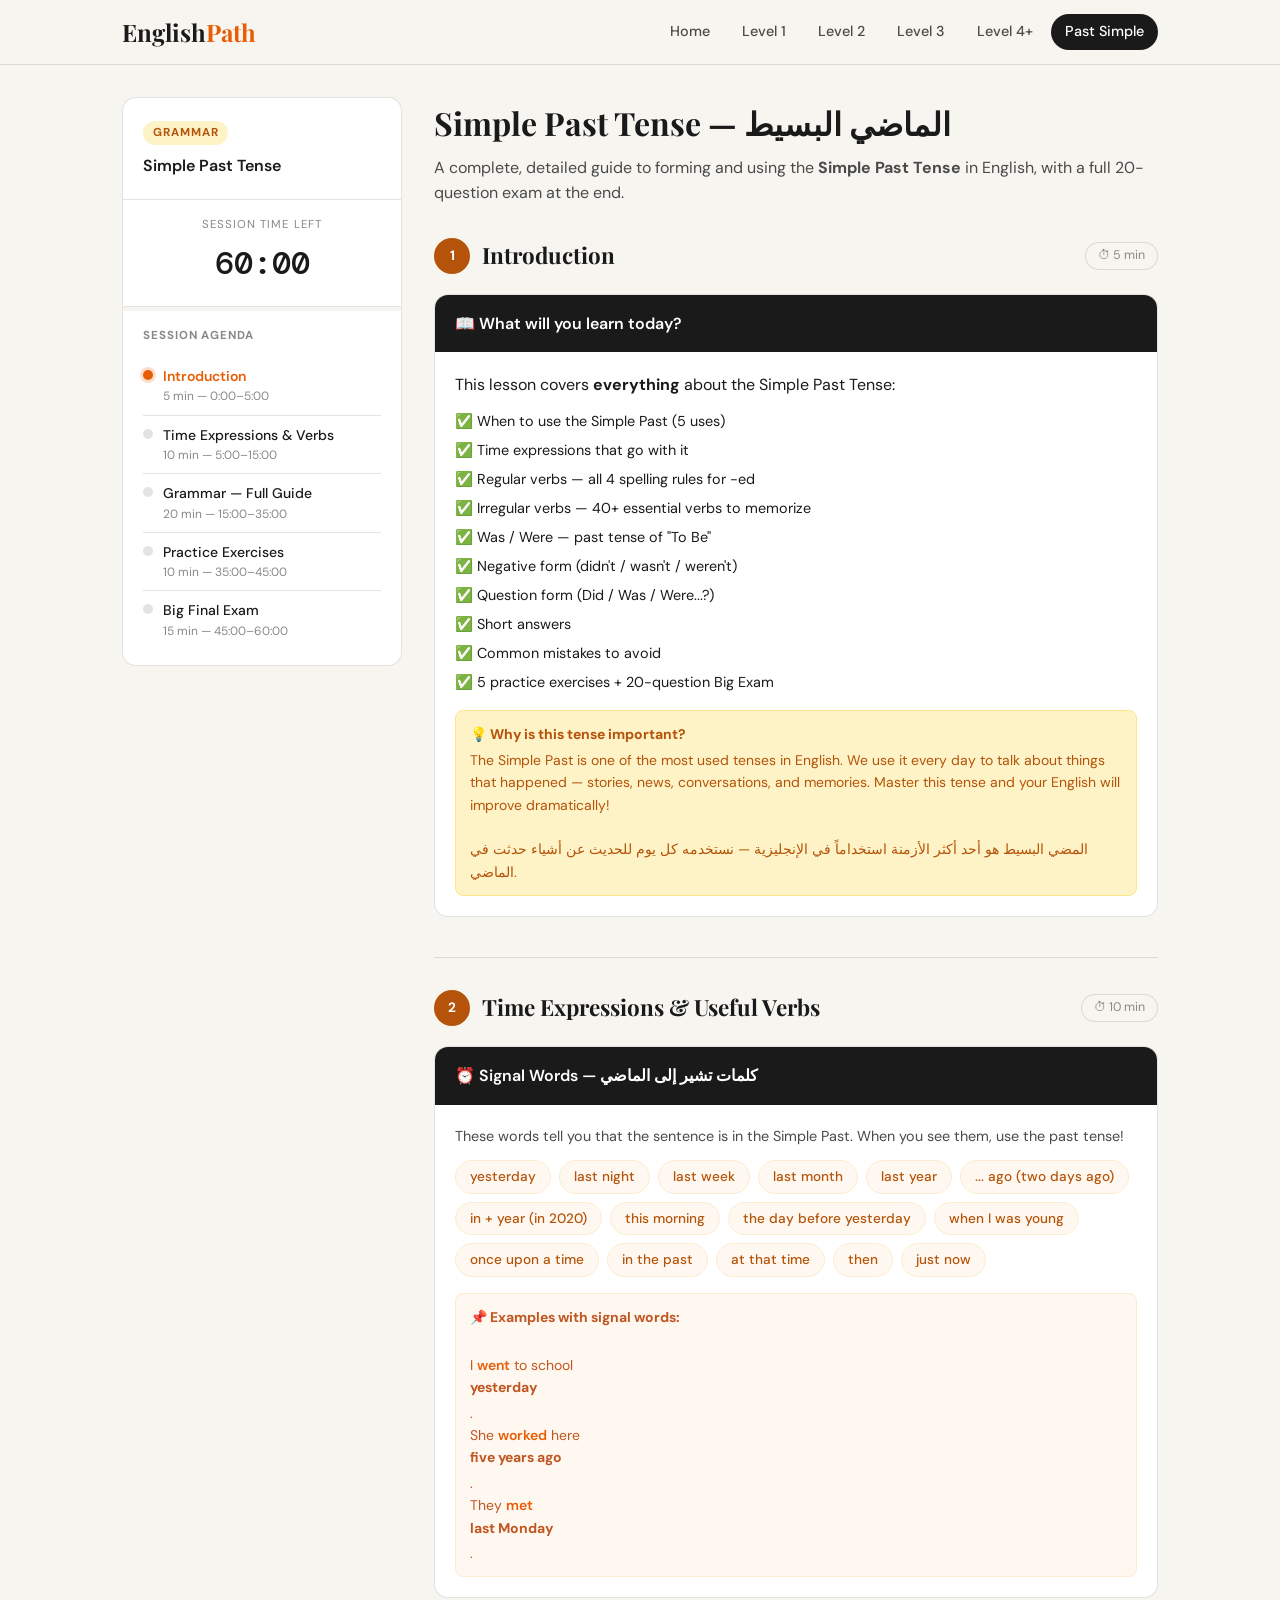
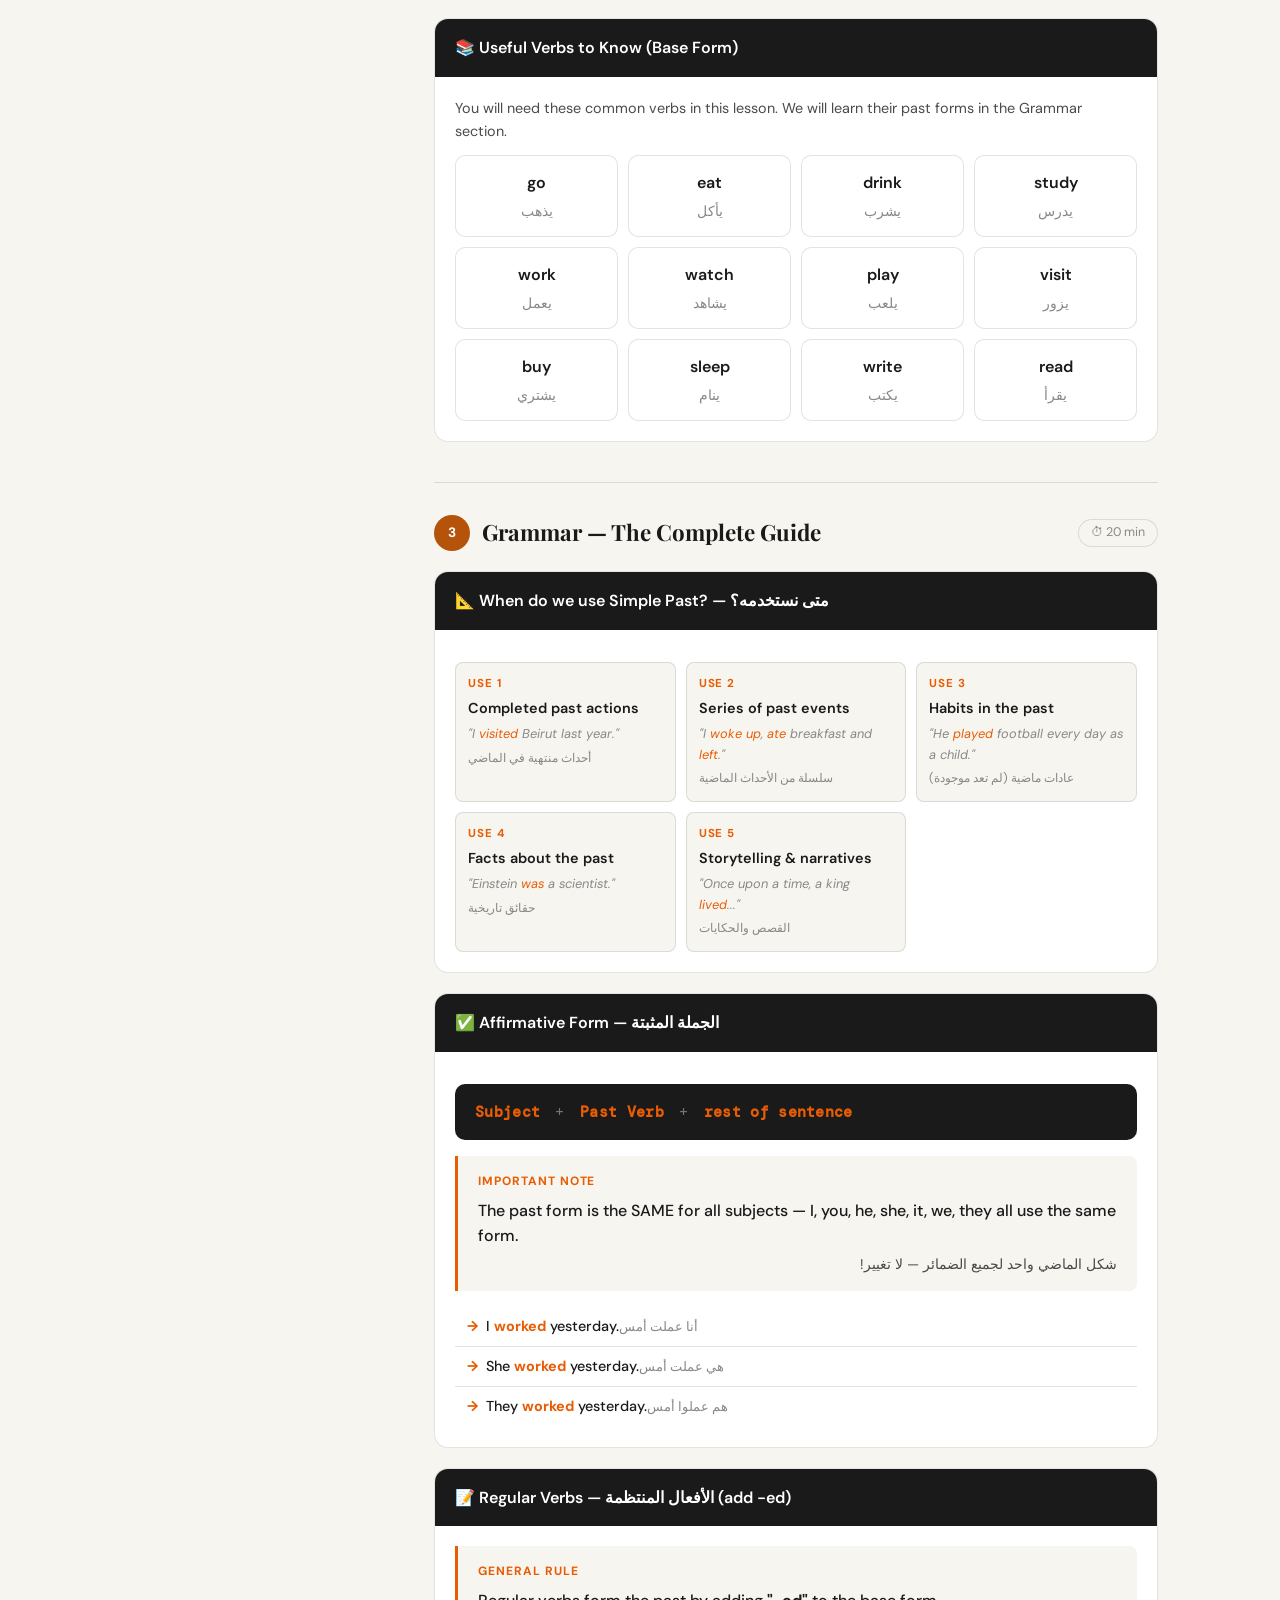
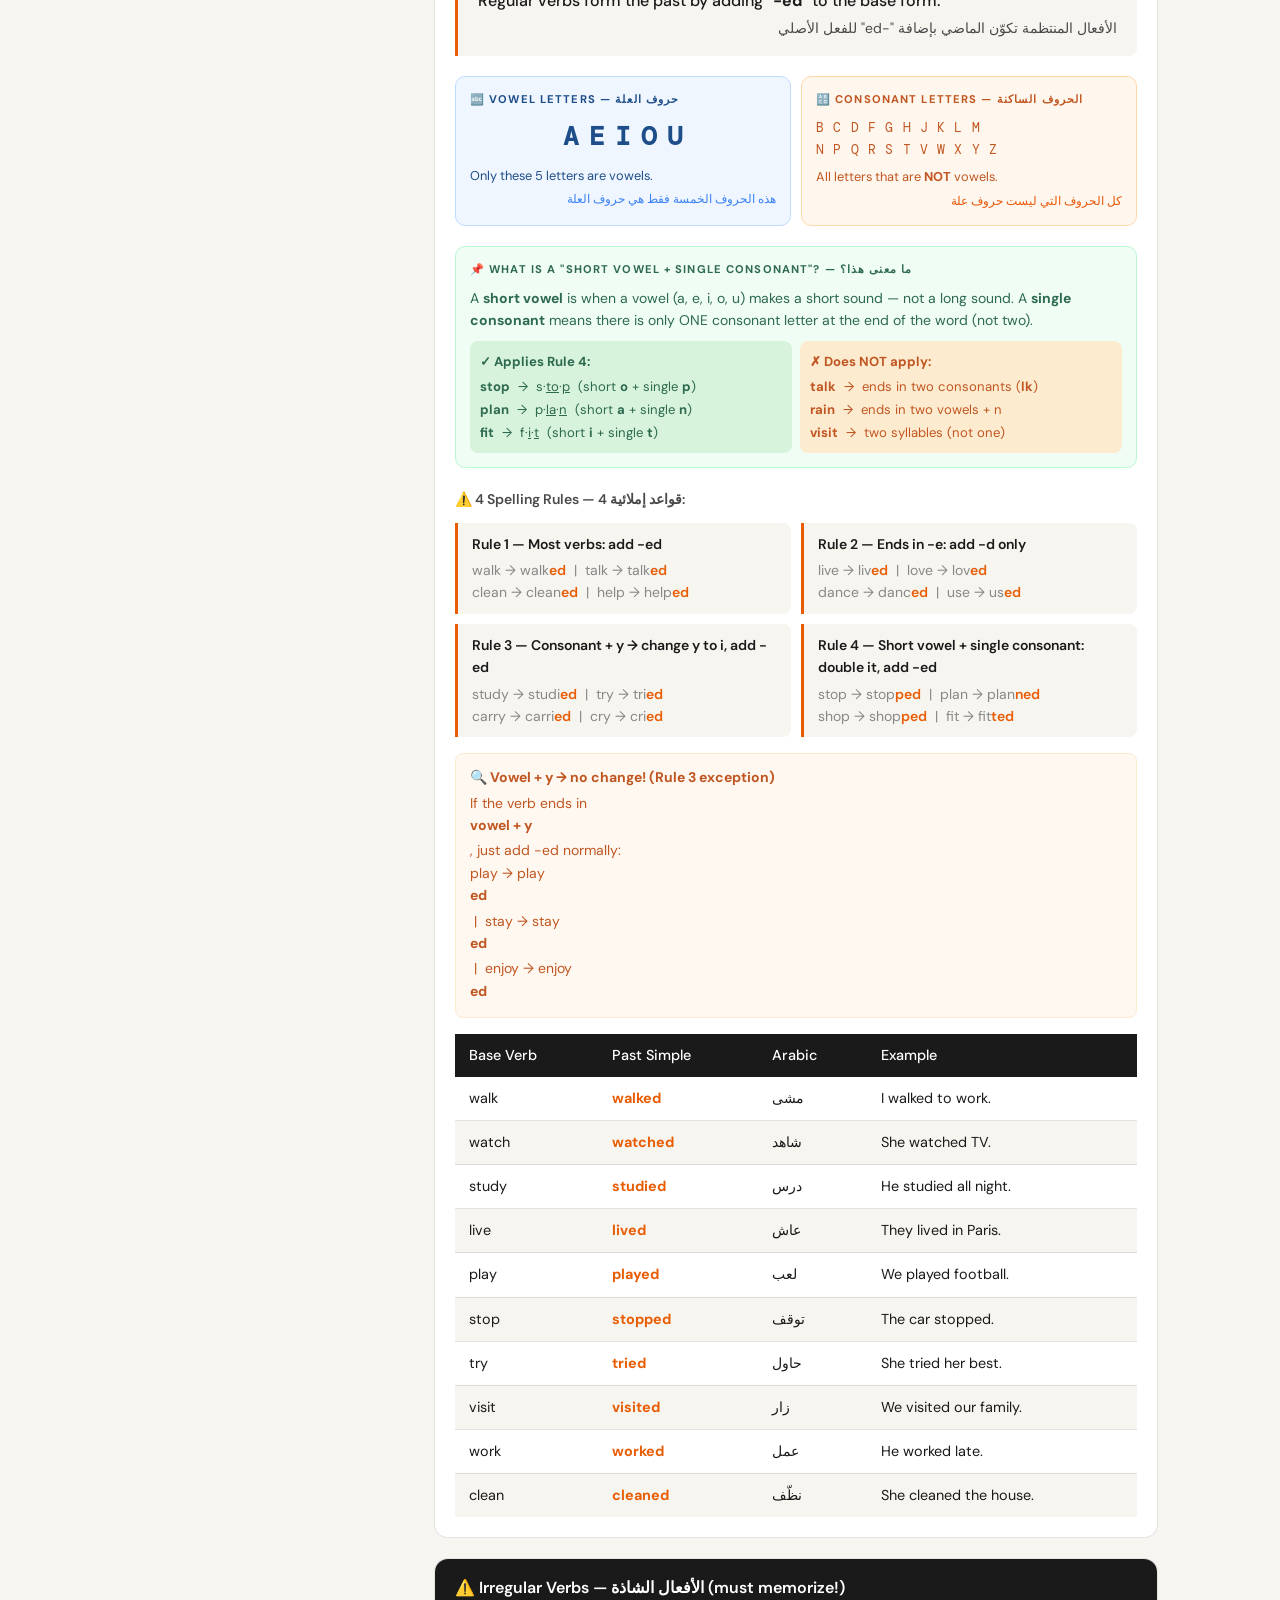
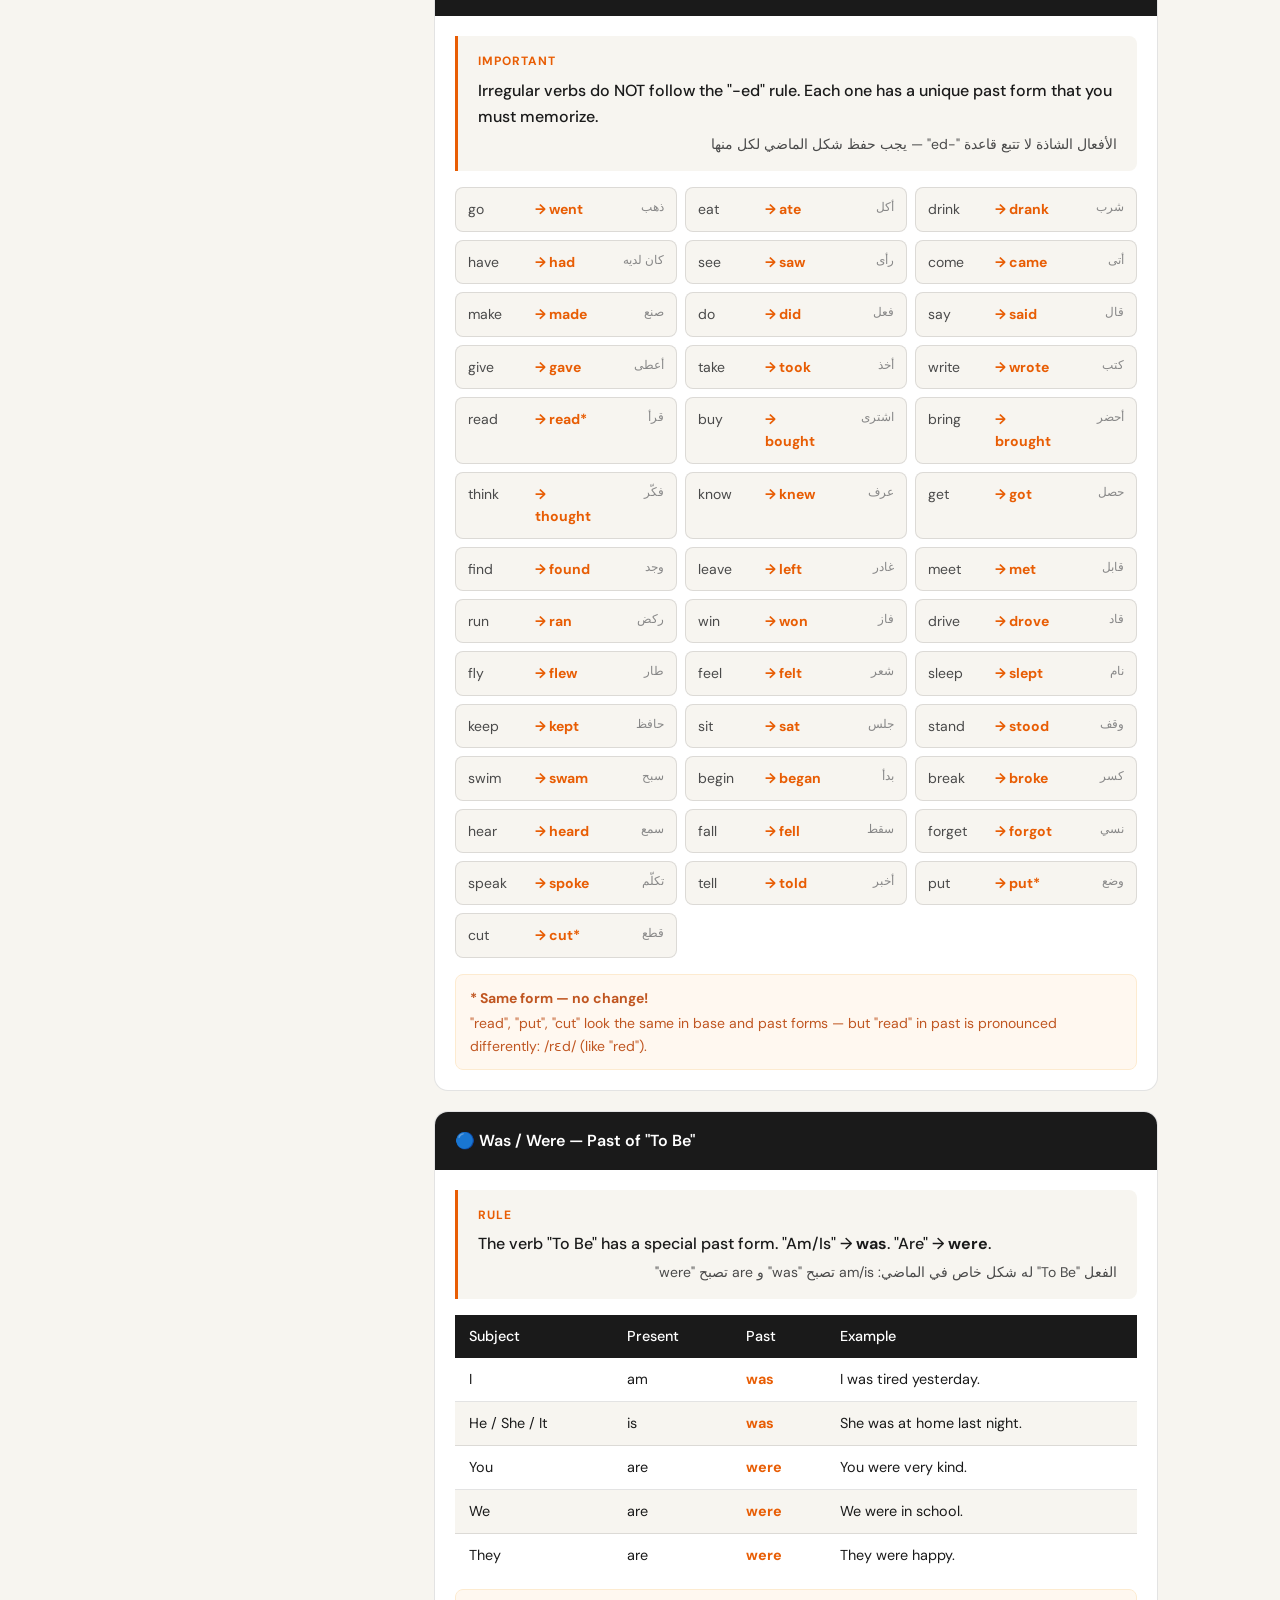
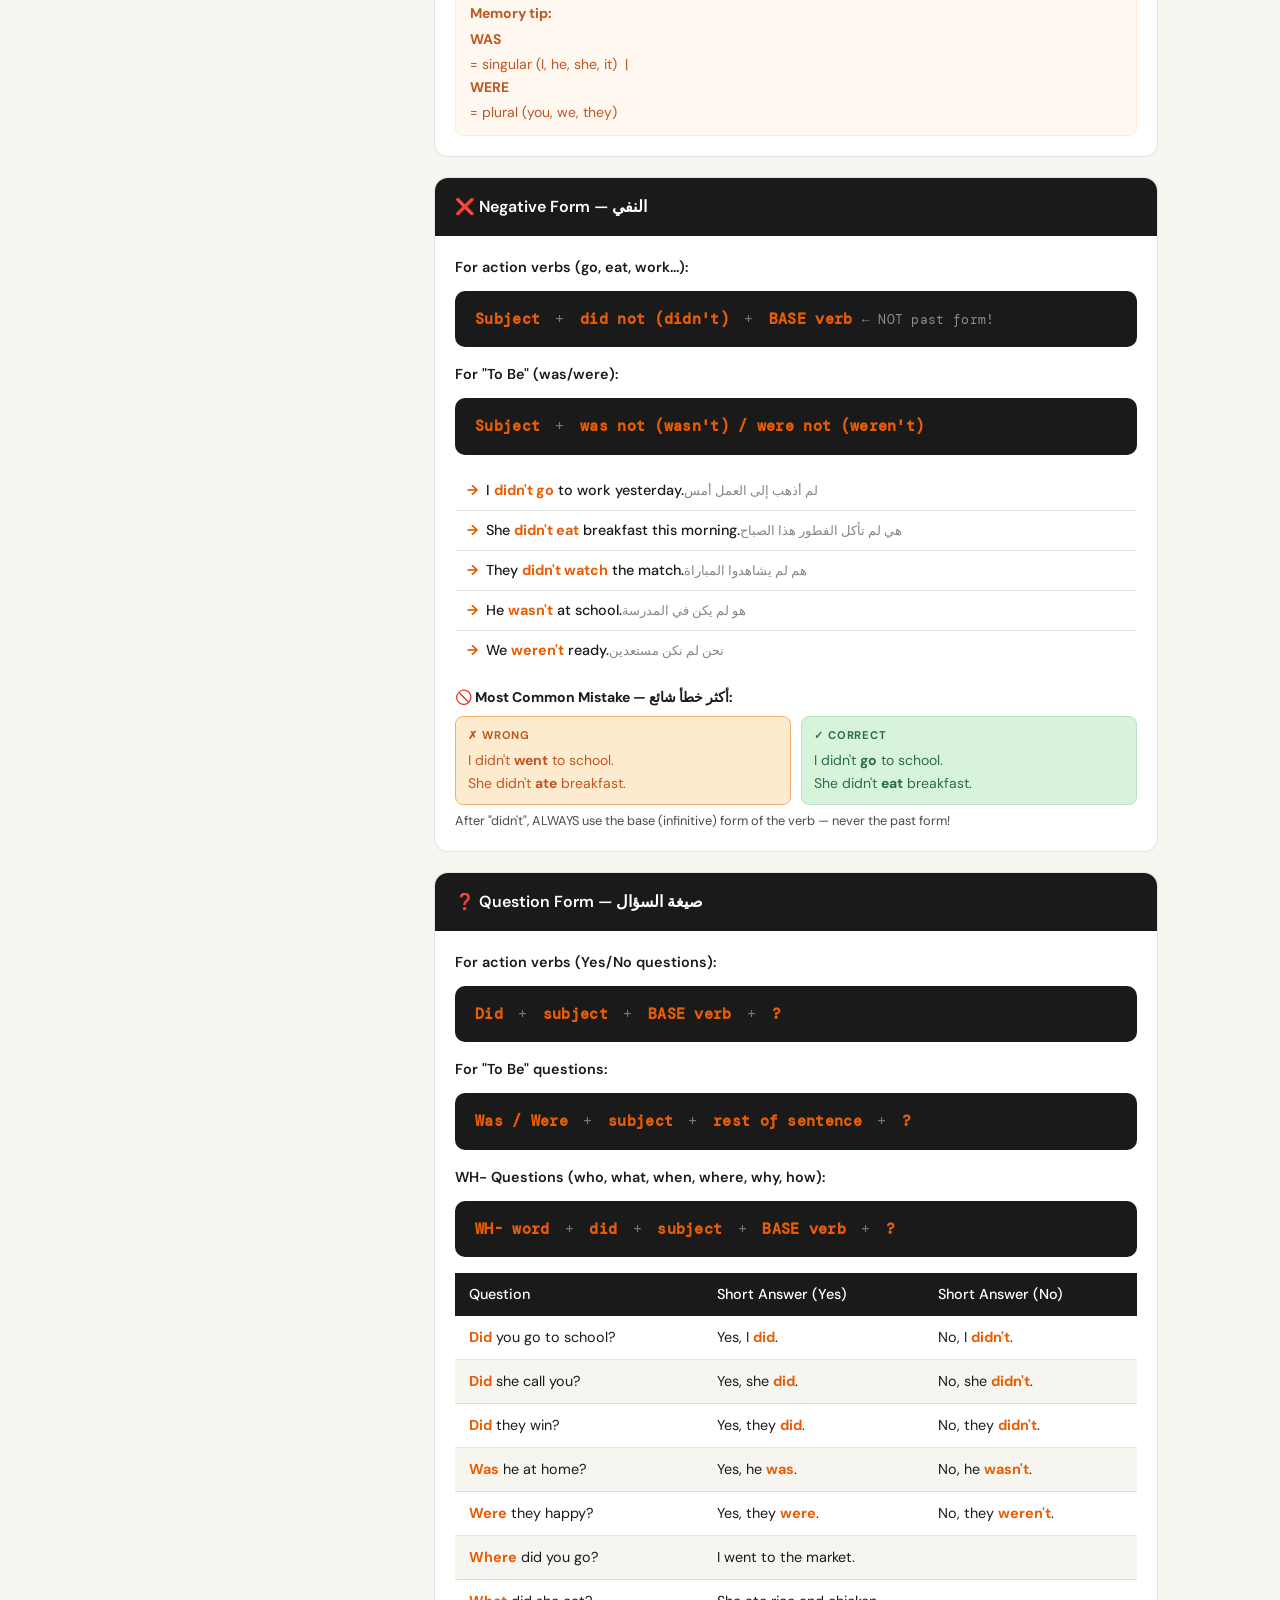
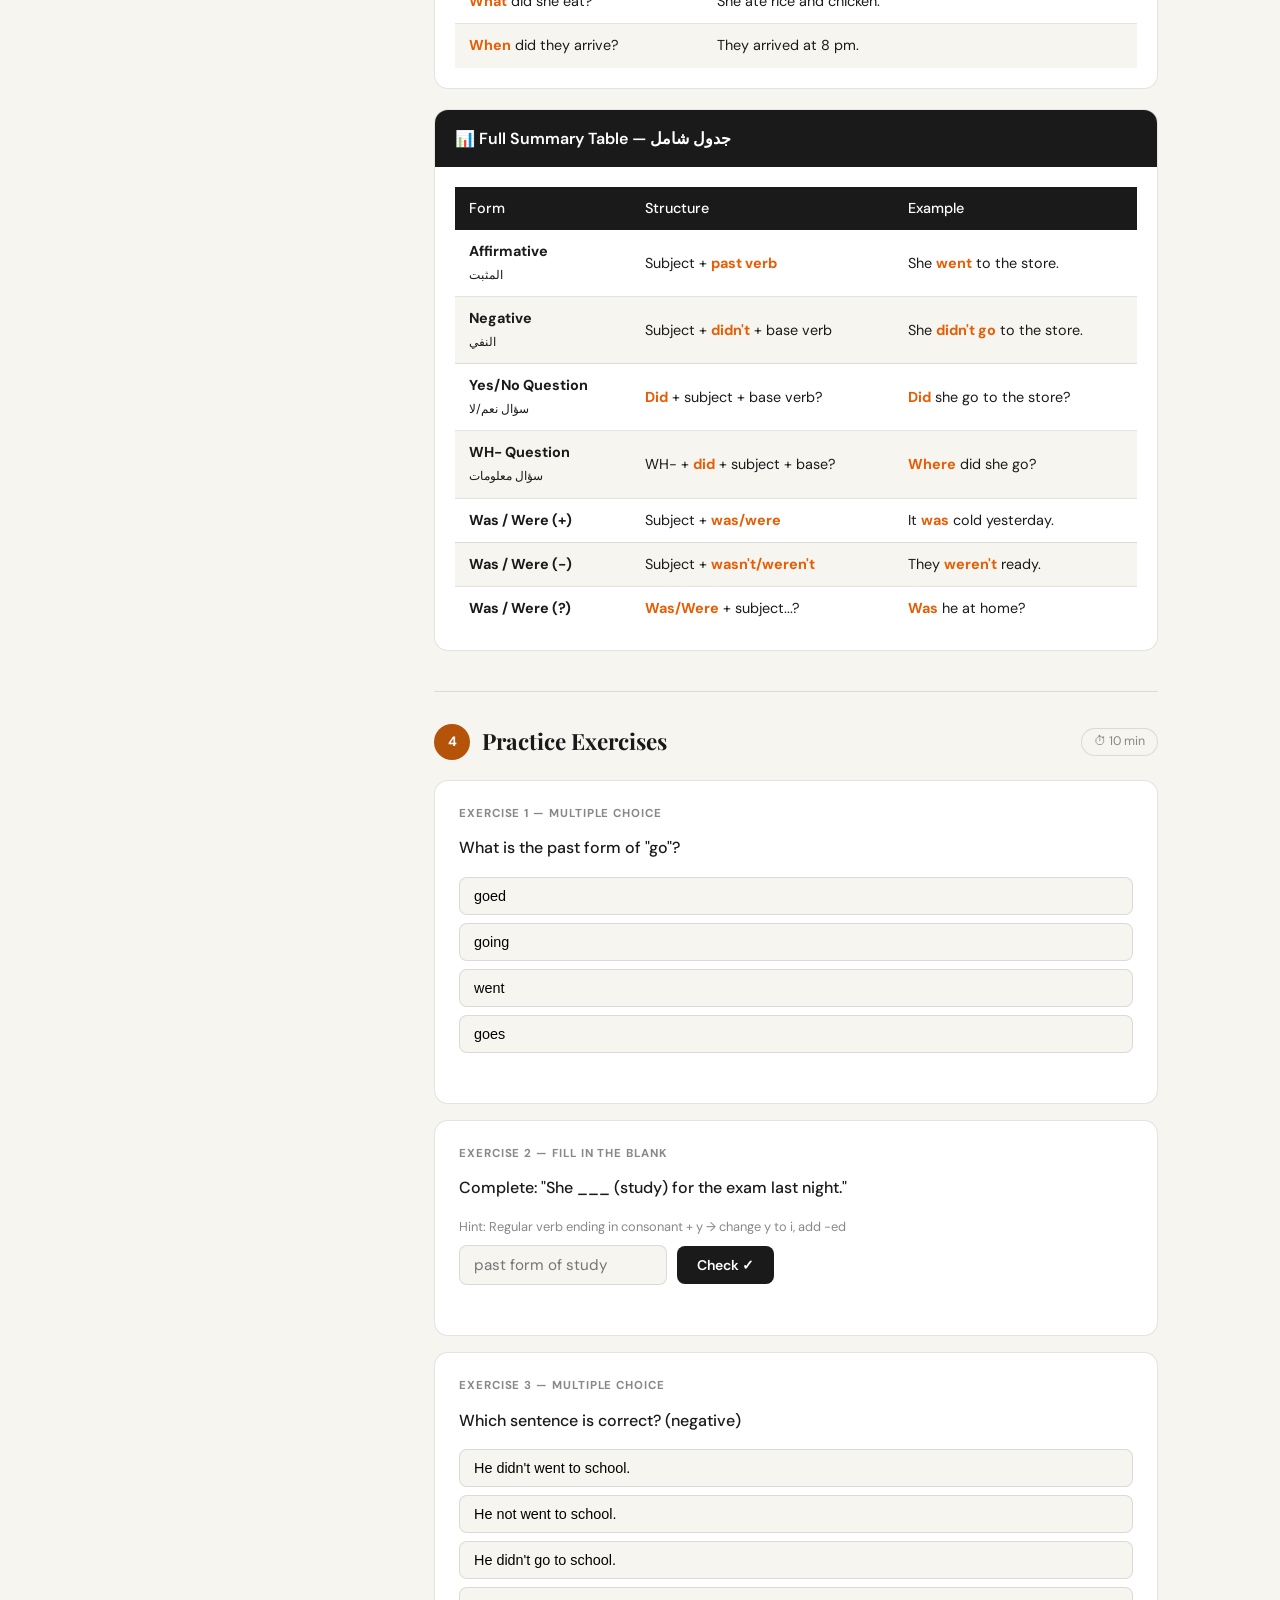
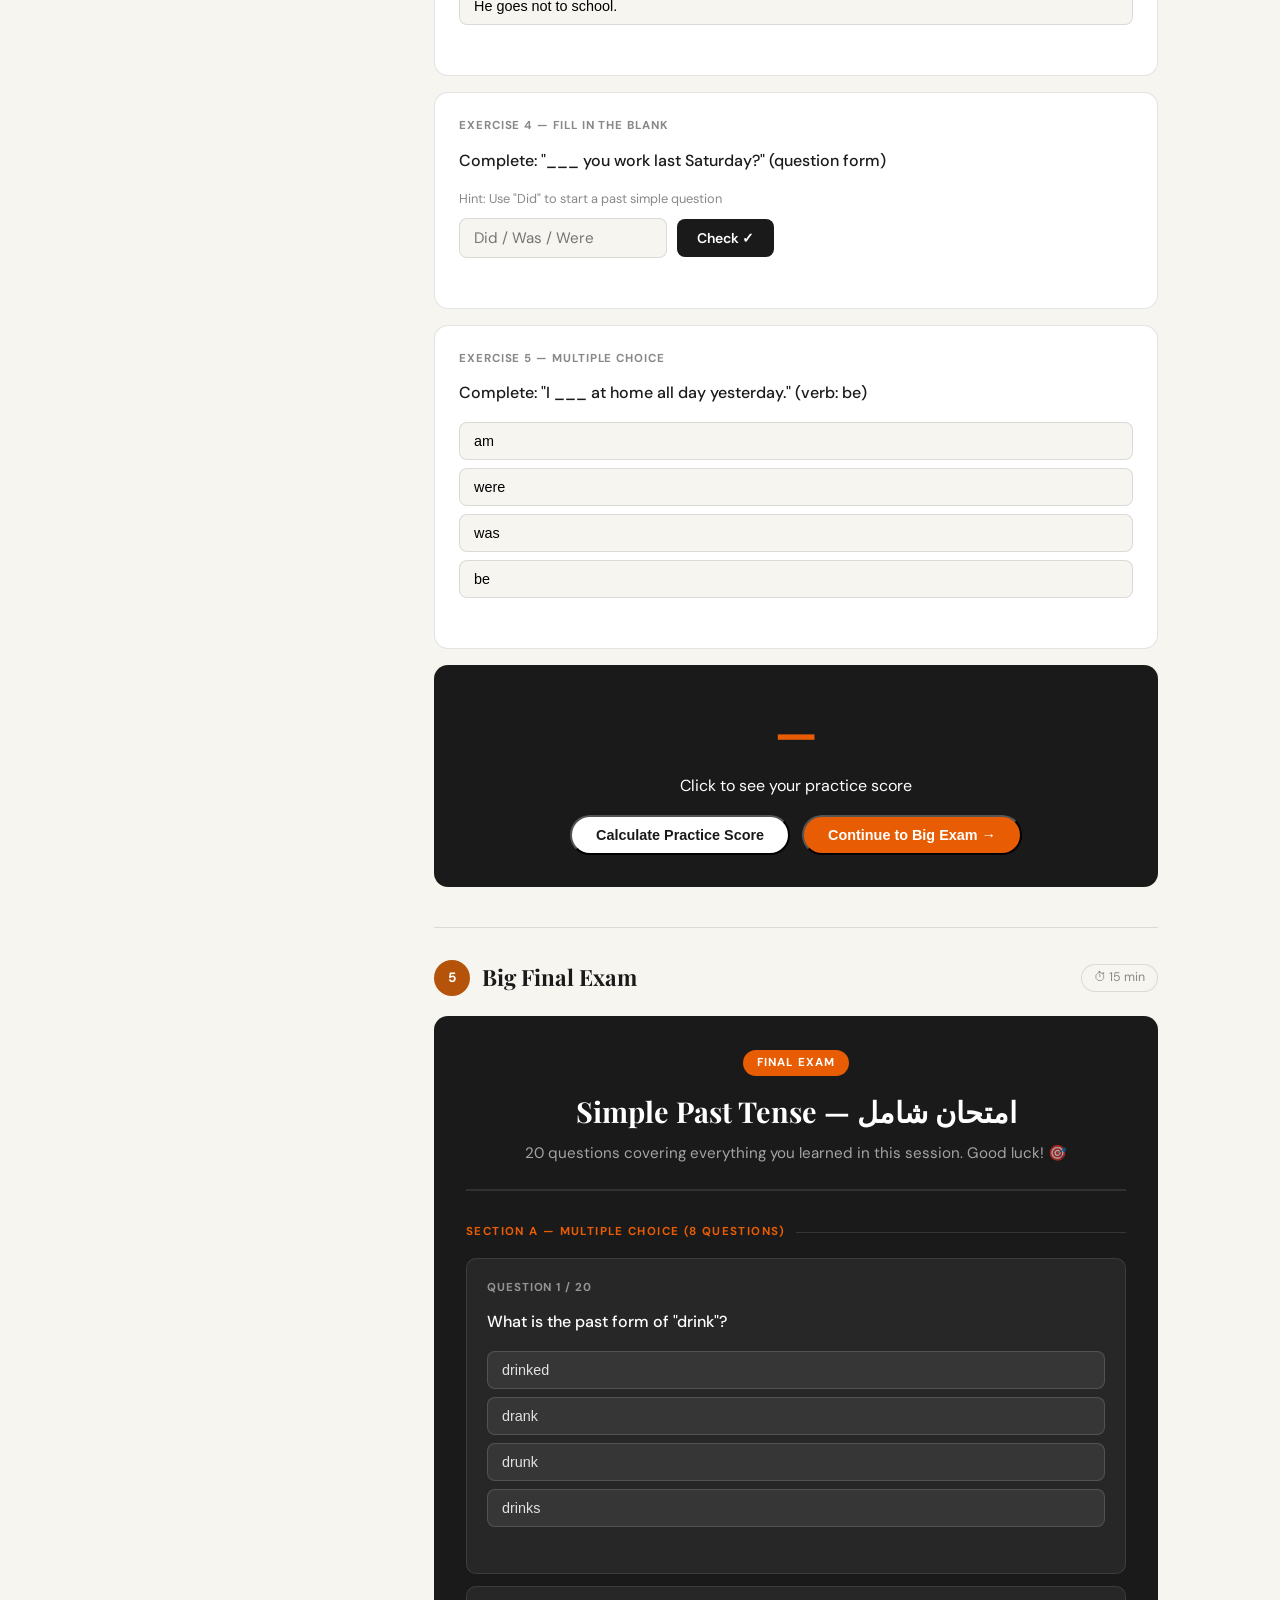
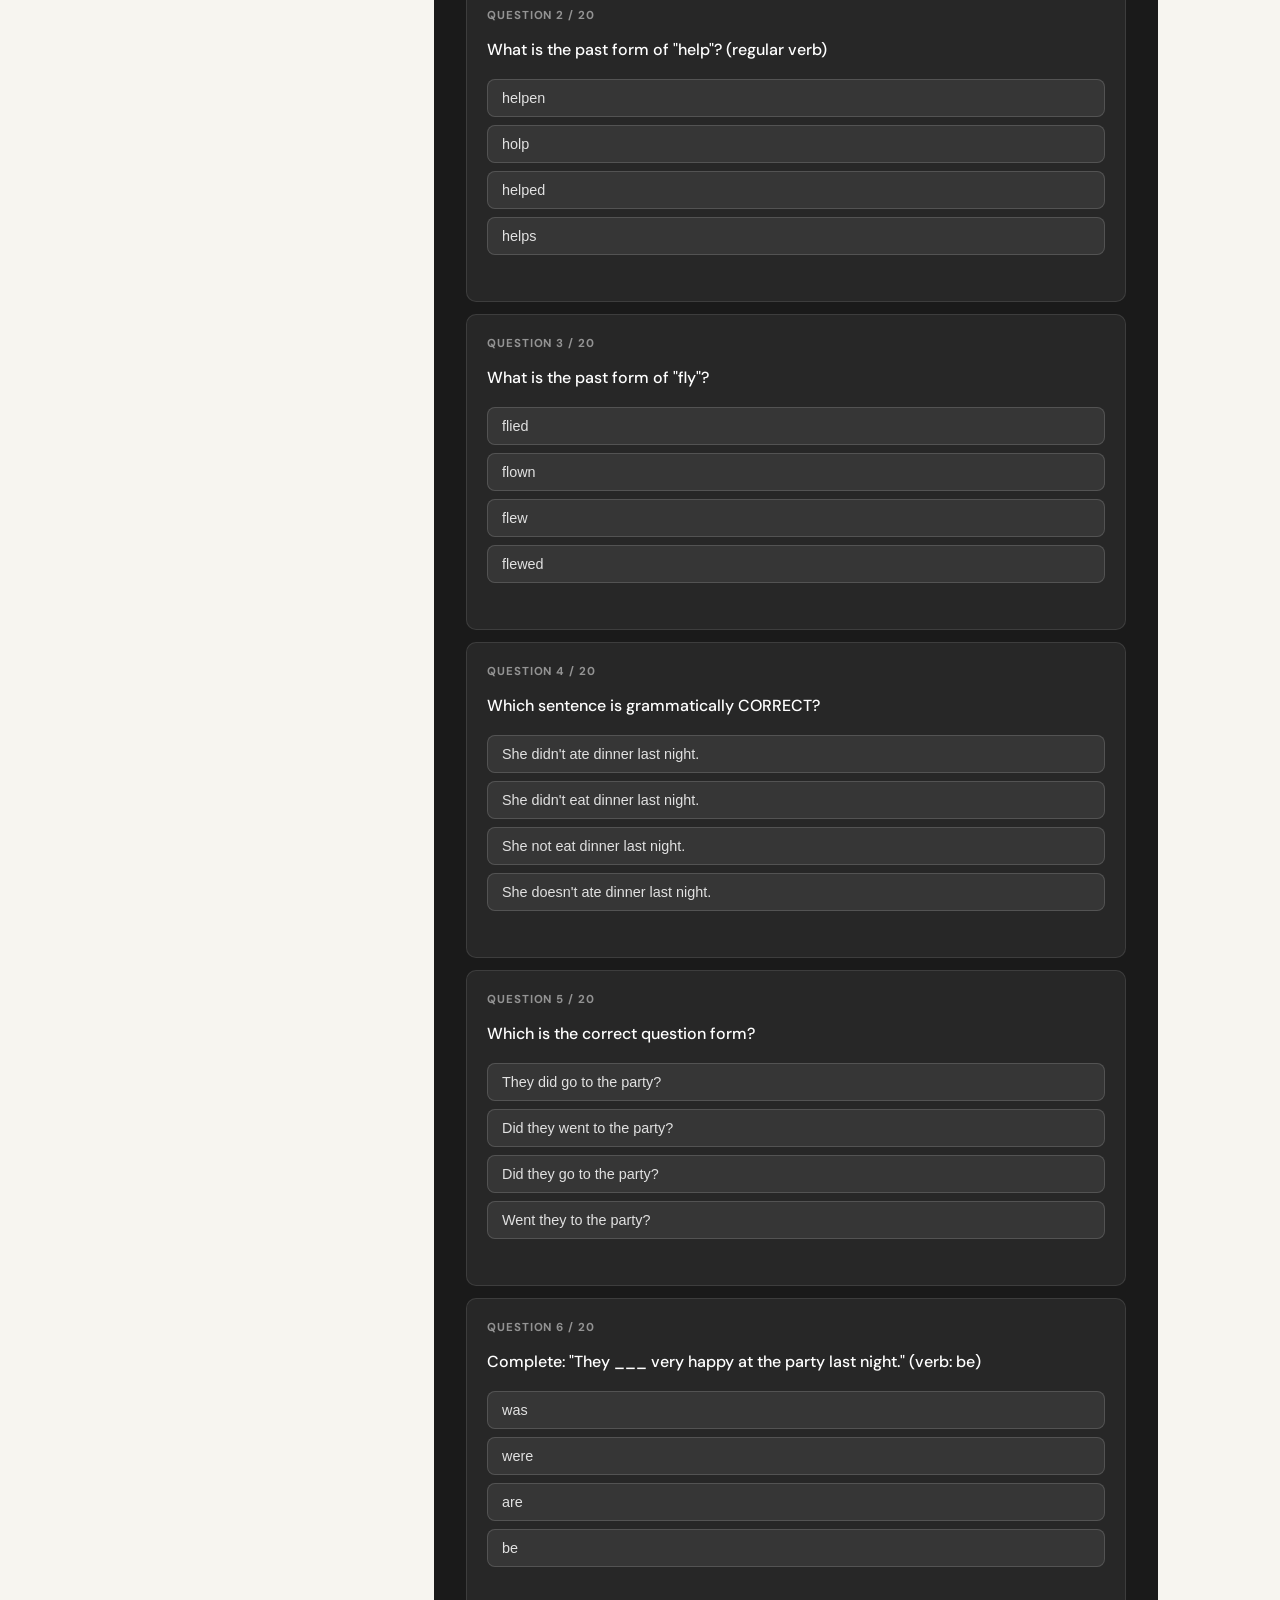
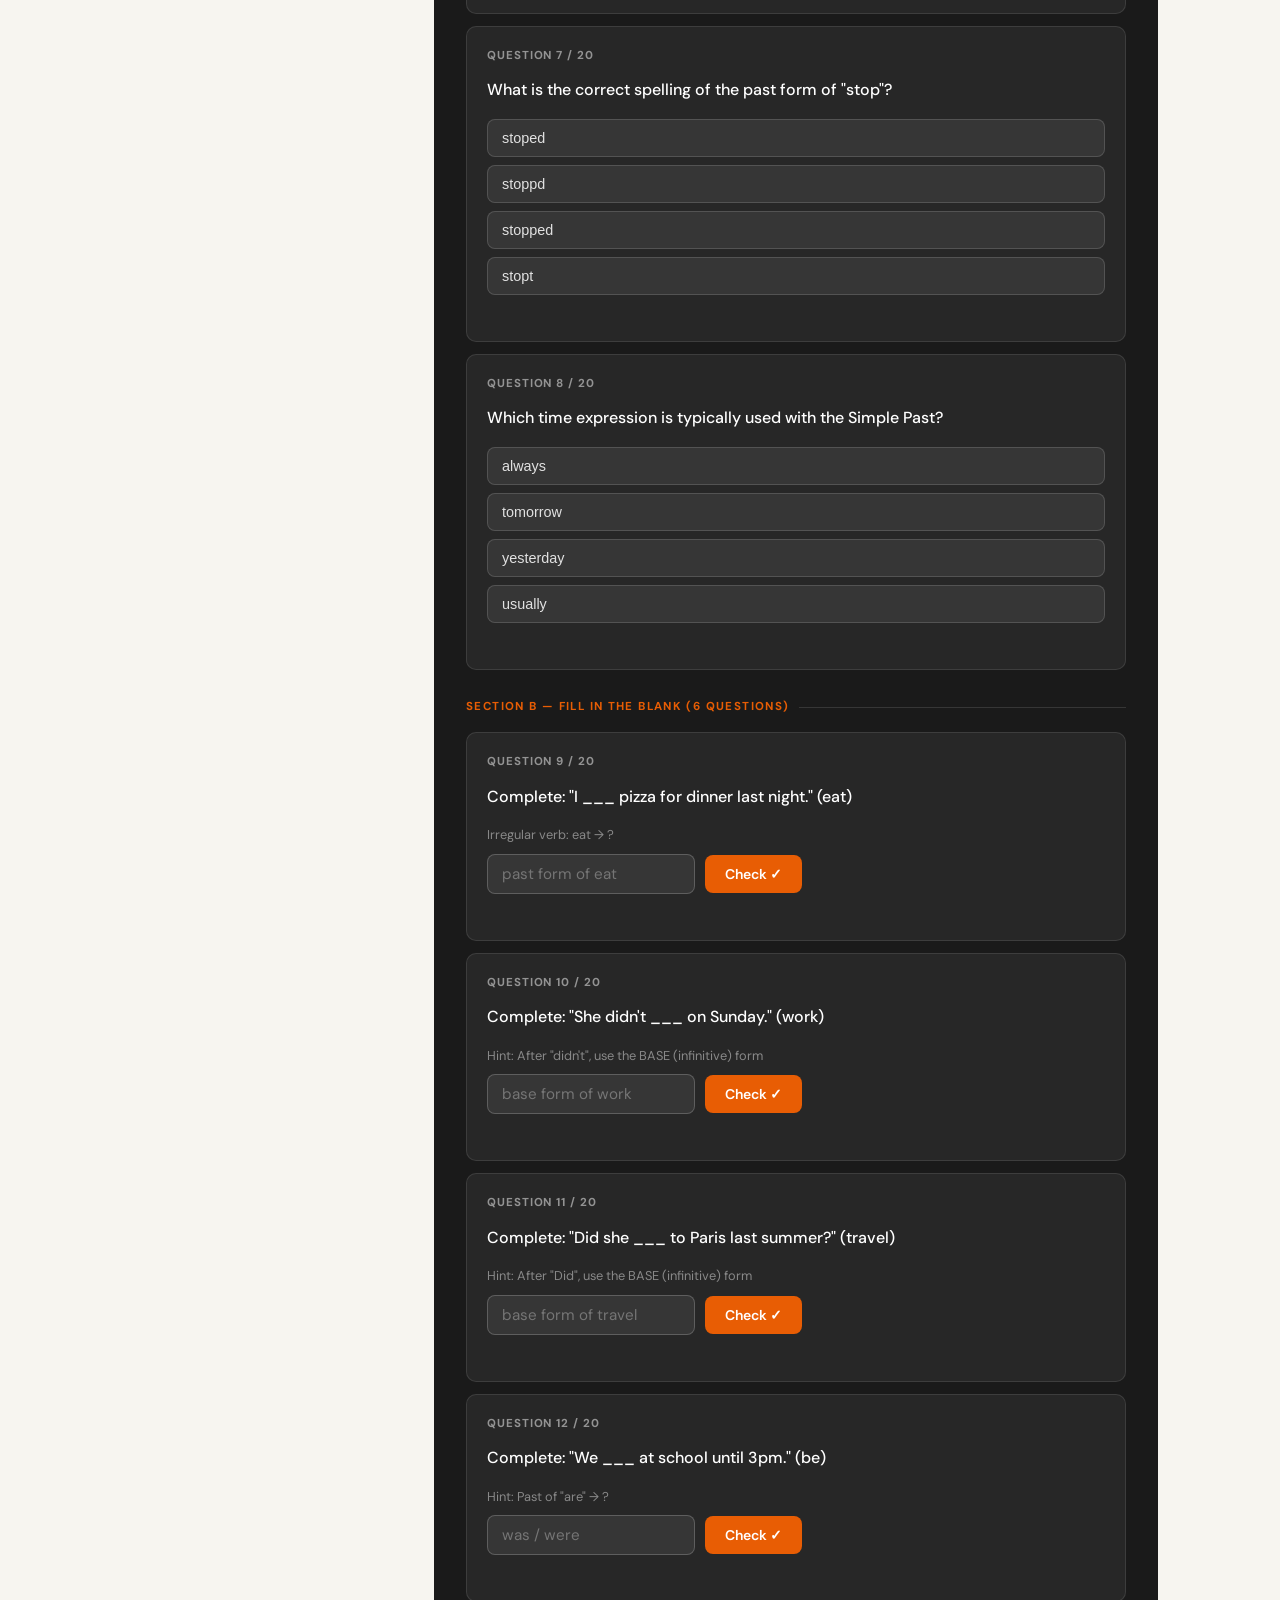
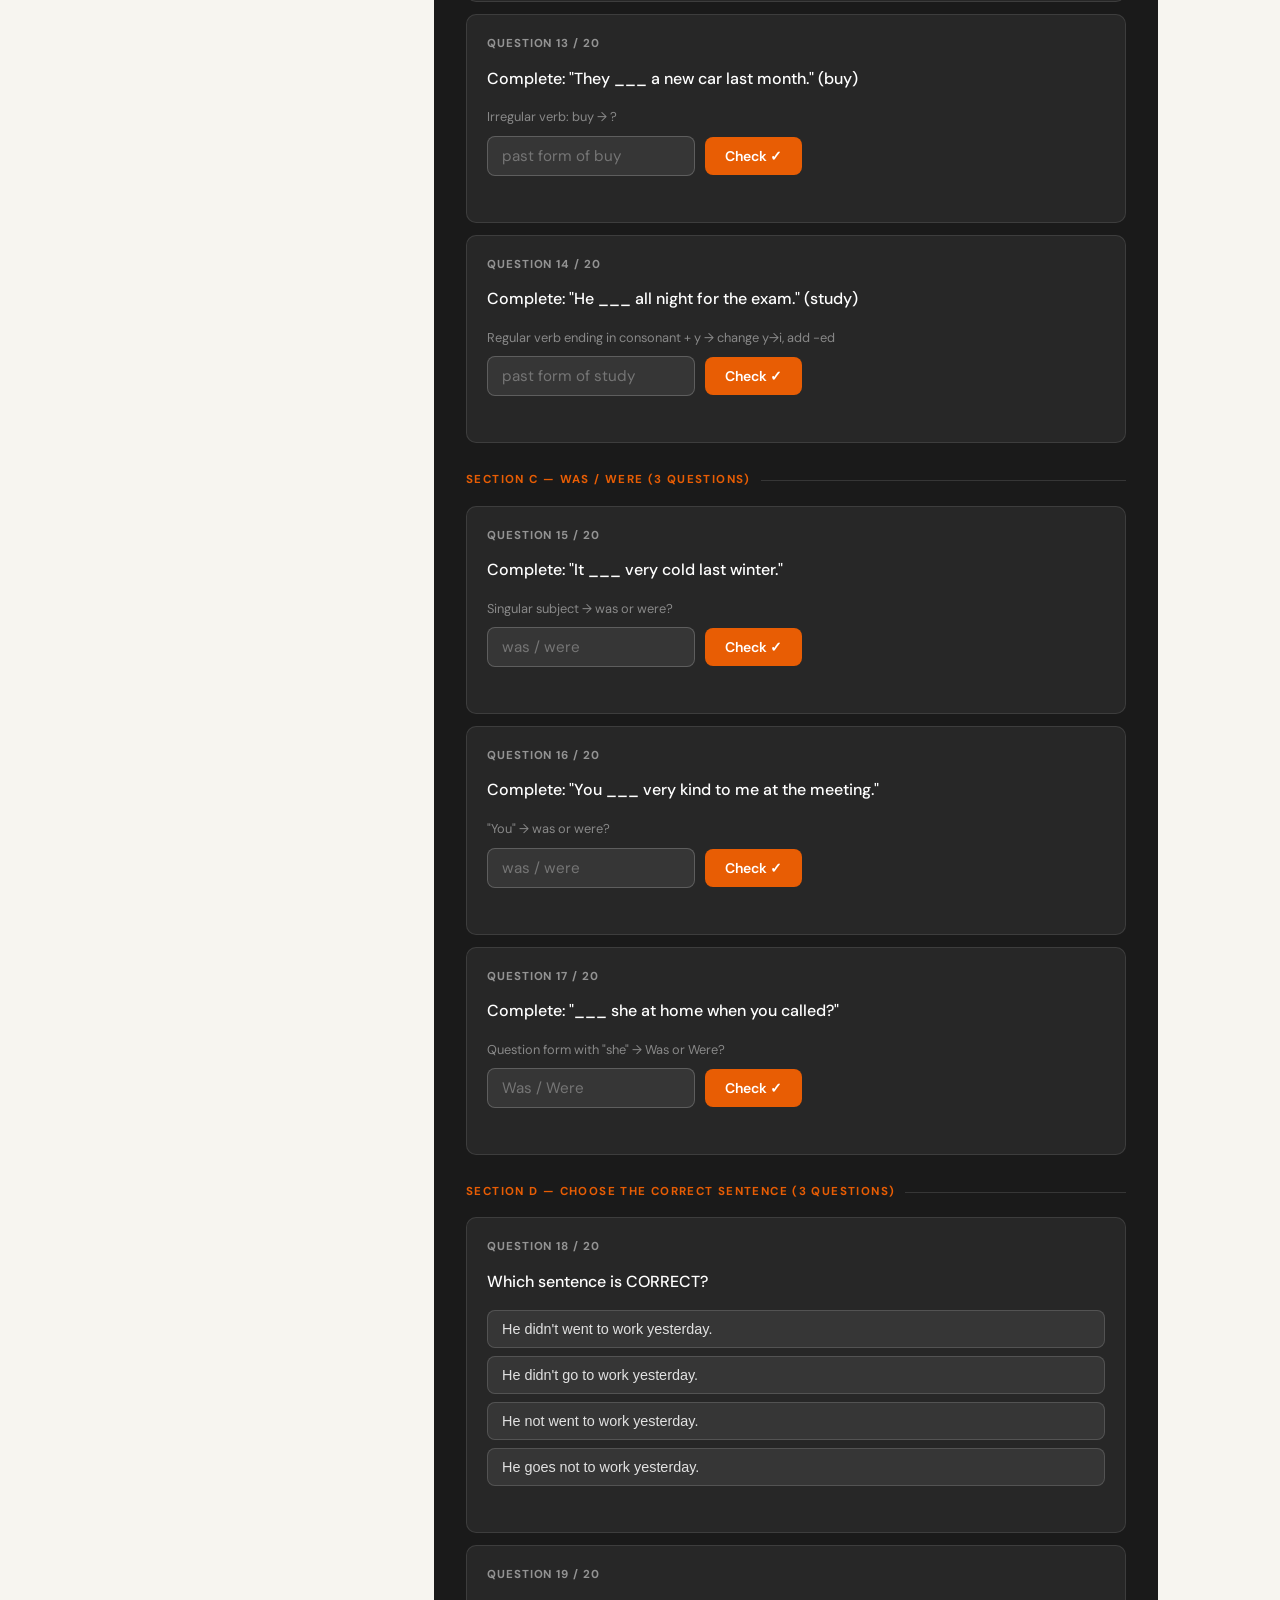
==== lessons/past-simple.html @ f8219c2d "Initial commit: English school website" ====
<!DOCTYPE html>
<html lang="en">
<head>
<meta charset="UTF-8"/>
<meta name="viewport" content="width=device-width,initial-scale=1.0"/>
<title>Simple Past Tense — EnglishPath</title>
<link rel="preconnect" href="https://fonts.googleapis.com"/>
<link href="https://fonts.googleapis.com/css2?family=Playfair+Display:wght@400;700&family=DM+Sans:wght@300;400;500;600&family=DM+Mono:wght@400;500&display=swap" rel="stylesheet"/>
<link rel="stylesheet" href="../css/main.css"/>
<style>
  .progress-fill { background: #B45309 !important; }
  .block-num { background: #B45309 !important; }

  /* Exam-specific styles */
  .exam-section {
    background: #1A1A1A;
    border-radius: var(--radius);
    padding: 2rem;
    margin-top: 1rem;
  }
  .exam-header {
    text-align: center;
    margin-bottom: 2rem;
    border-bottom: 2px solid rgba(255,255,255,0.1);
    padding-bottom: 1.5rem;
  }
  .exam-header h2 {
    font-family: 'Playfair Display', serif;
    font-size: 1.8rem;
    color: #fff;
    margin-bottom: 0.4rem;
  }
  .exam-header p { color: rgba(255,255,255,0.6); font-size: 0.95rem; }
  .exam-badge {
    display: inline-block;
    background: #E85D04;
    color: #fff;
    font-size: 0.72rem;
    font-weight: 700;
    letter-spacing: 0.1em;
    text-transform: uppercase;
    padding: 4px 14px;
    border-radius: 999px;
    margin-bottom: 0.75rem;
  }
  .exam-section-title {
    font-size: 0.72rem;
    font-weight: 700;
    text-transform: uppercase;
    letter-spacing: 0.12em;
    color: #E85D04;
    margin: 1.75rem 0 1rem;
    display: flex;
    align-items: center;
    gap: 10px;
  }
  .exam-section-title::after {
    content: '';
    flex: 1;
    height: 1px;
    background: rgba(255,255,255,0.12);
  }
  .exam-block {
    background: rgba(255,255,255,0.06);
    border: 1px solid rgba(255,255,255,0.1);
    border-radius: 10px;
    padding: 1.25rem;
    margin-bottom: 0.75rem;
  }
  .exam-block .ex-label { color: rgba(255,255,255,0.5); }
  .exam-block .ex-question { color: #fff; }
  .exam-block .ex-opt {
    background: rgba(255,255,255,0.07);
    border-color: rgba(255,255,255,0.15);
    color: rgba(255,255,255,0.85);
  }
  .exam-block .ex-opt:hover:not(:disabled) {
    border-color: #E85D04;
    background: rgba(232,93,4,0.15);
  }
  .exam-block .fill-hint { color: rgba(255,255,255,0.45); }
  .exam-block .fill-in {
    background: rgba(255,255,255,0.07);
    border-color: rgba(255,255,255,0.2);
    color: #fff;
  }
  .exam-block .fill-in:focus { border-color: #E85D04; }
  .exam-block .check-btn { background: #E85D04; }
  .exam-block .check-btn:hover { background: #B45309; }
  .exam-block .ex-feedback.ok { color: #6EE7B7; }
  .exam-block .ex-feedback.err { color: #FCA5A5; }
  .exam-score-box {
    background: rgba(255,255,255,0.08);
    border: 2px solid rgba(232,93,4,0.4);
    border-radius: var(--radius);
    padding: 2rem;
    text-align: center;
    margin-top: 1.5rem;
  }
  .exam-score-num {
    font-size: 4rem;
    font-weight: 700;
    color: #E85D04;
    font-family: 'DM Mono', monospace;
  }
  .exam-score-label { color: rgba(255,255,255,0.7); font-size: 1.05rem; margin-bottom: 1rem; }
  .exam-score-bar {
    height: 12px;
    background: rgba(255,255,255,0.1);
    border-radius: 999px;
    overflow: hidden;
    margin: 1rem 0;
  }
  .exam-score-fill {
    height: 100%;
    background: #E85D04;
    border-radius: 999px;
    transition: width 1s ease;
    width: 0%;
  }
  .exam-grade {
    font-size: 1.5rem;
    font-weight: 700;
    color: #fff;
    margin-bottom: 0.5rem;
  }
  .irregular-grid {
    display: grid;
    grid-template-columns: repeat(auto-fill, minmax(200px, 1fr));
    gap: 8px;
    margin-top: 0.75rem;
  }
  .irr-card {
    background: var(--cream);
    border: 1px solid var(--border);
    border-radius: 8px;
    padding: 10px 12px;
    display: grid;
    grid-template-columns: 1fr 1fr 1fr;
    font-size: 0.875rem;
    gap: 4px;
  }
  .irr-base { color: var(--ink-light); }
  .irr-past { color: var(--accent); font-weight: 700; }
  .irr-ar { color: var(--ink-muted); font-size: 0.78rem; direction: rtl; text-align: right; }
  .spelling-grid {
    display: grid;
    grid-template-columns: repeat(auto-fill, minmax(260px, 1fr));
    gap: 10px;
    margin-top: 0.75rem;
  }
  .spell-card {
    background: var(--cream);
    border-left: 3px solid var(--accent);
    border-radius: 0 8px 8px 0;
    padding: 10px 14px;
    font-size: 0.875rem;
  }
  .spell-rule { font-weight: 600; color: var(--ink); margin-bottom: 4px; }
  .spell-ex { color: var(--ink-muted); }
  .spell-ex span { color: var(--accent); font-weight: 600; }
  .uses-grid {
    display: grid;
    grid-template-columns: repeat(auto-fill, minmax(220px, 1fr));
    gap: 10px;
    margin-top: 0.75rem;
  }
  .use-card {
    background: var(--cream);
    border: 1px solid var(--border);
    border-radius: 8px;
    padding: 12px;
  }
  .use-num {
    font-size: 0.72rem;
    font-weight: 700;
    text-transform: uppercase;
    letter-spacing: 0.08em;
    color: var(--accent);
    margin-bottom: 4px;
  }
  .use-title { font-weight: 600; font-size: 0.9rem; margin-bottom: 4px; }
  .use-ex { font-size: 0.8rem; color: var(--ink-muted); font-style: italic; }
  .formula-box {
    background: var(--ink);
    color: var(--white);
    border-radius: 10px;
    padding: 1rem 1.25rem;
    font-family: 'DM Mono', monospace;
    font-size: 0.95rem;
    margin: 0.75rem 0;
    letter-spacing: 0.02em;
  }
  .formula-box .f-plus { color: rgba(255,255,255,0.4); margin: 0 6px; }
  .formula-box .f-key { color: #E85D04; font-weight: 700; }
  .formula-box .f-opt { color: rgba(255,255,255,0.5); font-size: 0.8rem; }
  .signal-tags { display: flex; flex-wrap: wrap; gap: 8px; margin-top: 0.75rem; }
  .signal-tag {
    background: #FFF8F0;
    border: 1px solid #FDEBD0;
    color: #B45309;
    padding: 5px 14px;
    border-radius: 999px;
    font-size: 0.85rem;
    font-weight: 500;
  }
  .mistake-row {
    display: grid;
    grid-template-columns: 1fr 1fr;
    gap: 10px;
    margin-top: 0.5rem;
  }
  .mistake-wrong {
    background: #FDEBD0;
    border: 1px solid #F6AE6A;
    border-radius: 8px;
    padding: 10px 12px;
    font-size: 0.875rem;
    color: #C05621;
  }
  .mistake-right {
    background: #D8F3DC;
    border: 1px solid #B7E4C7;
    border-radius: 8px;
    padding: 10px 12px;
    font-size: 0.875rem;
    color: #2D6A4F;
  }
  .mistake-label { font-size: 0.7rem; font-weight: 700; text-transform: uppercase; letter-spacing: 0.08em; margin-bottom: 4px; }
</style>
</head>
<body>

<nav class="navbar">
  <div class="nav-inner">
    <a href="../index.html" class="logo">English<span>Path</span></a>
    <div class="nav-links">
      <a href="../index.html">Home</a>
      <a href="level1.html">Level 1</a>
      <a href="level2.html">Level 2</a>
      <a href="level3.html">Level 3</a>
      <a href="level4.html">Level 4+</a>
      <a href="past-simple.html" class="active">Past Simple</a>
    </div>
  </div>
</nav>

<div class="lesson-layout">

  <!-- SIDEBAR -->
  <aside class="sidebar">
    <div class="sidebar-card">
      <div class="sidebar-top">
        <div class="lv-badge" style="background:#FEF3C7;color:#B45309;">Grammar</div>
        <div class="sidebar-title">Simple Past Tense</div>
      </div>
      <div class="timer-block">
        <div class="timer-label">Session Time Left</div>
        <div class="timer-display" id="timer">60:00</div>
      </div>
      <div class="progress-track">
        <div class="progress-fill" id="progress-fill" style="width:0%"></div>
      </div>
      <div class="agenda-list">
        <h4>Session Agenda</h4>
        <div class="agenda-item active" onclick="scrollToSection('warmup')">
          <div class="ai-dot"></div>
          <div class="ai-info"><div class="ai-title">Introduction</div><div class="ai-time">5 min — 0:00–5:00</div></div>
        </div>
        <div class="agenda-item" onclick="scrollToSection('vocabulary')">
          <div class="ai-dot"></div>
          <div class="ai-info"><div class="ai-title">Time Expressions &amp; Verbs</div><div class="ai-time">10 min — 5:00–15:00</div></div>
        </div>
        <div class="agenda-item" onclick="scrollToSection('grammar')">
          <div class="ai-dot"></div>
          <div class="ai-info"><div class="ai-title">Grammar — Full Guide</div><div class="ai-time">20 min — 15:00–35:00</div></div>
        </div>
        <div class="agenda-item" onclick="scrollToSection('exercises')">
          <div class="ai-dot"></div>
          <div class="ai-info"><div class="ai-title">Practice Exercises</div><div class="ai-time">10 min — 35:00–45:00</div></div>
        </div>
        <div class="agenda-item" onclick="scrollToSection('exam')">
          <div class="ai-dot"></div>
          <div class="ai-info"><div class="ai-title">Big Final Exam</div><div class="ai-time">15 min — 45:00–60:00</div></div>
        </div>
      </div>
    </div>
  </aside>

  <!-- MAIN -->
  <main class="lesson-main">
    <div class="lesson-header">
      <h1>Simple Past Tense — الماضي البسيط</h1>
      <p>A complete, detailed guide to forming and using the <strong>Simple Past Tense</strong> in English, with a full 20-question exam at the end.</p>
    </div>

    <!-- ===== 1. WARM-UP ===== -->
    <section class="lesson-block" id="warmup">
      <div class="block-header">
        <div class="block-num">1</div>
        <h2>Introduction</h2>
        <span class="block-time">⏱ 5 min</span>
      </div>
      <div class="grammar-box">
        <div class="grammar-box-head"><h3>📖 What will you learn today?</h3></div>
        <div class="grammar-box-body">
          <p style="margin-bottom:0.75rem;">This lesson covers <strong>everything</strong> about the Simple Past Tense:</p>
          <ul style="list-style:none;display:flex;flex-direction:column;gap:6px;">
            <li style="font-size:0.9rem;">✅ When to use the Simple Past (5 uses)</li>
            <li style="font-size:0.9rem;">✅ Time expressions that go with it</li>
            <li style="font-size:0.9rem;">✅ Regular verbs — all 4 spelling rules for -ed</li>
            <li style="font-size:0.9rem;">✅ Irregular verbs — 40+ essential verbs to memorize</li>
            <li style="font-size:0.9rem;">✅ Was / Were — past tense of "To Be"</li>
            <li style="font-size:0.9rem;">✅ Negative form (didn't / wasn't / weren't)</li>
            <li style="font-size:0.9rem;">✅ Question form (Did / Was / Were...?)</li>
            <li style="font-size:0.9rem;">✅ Short answers</li>
            <li style="font-size:0.9rem;">✅ Common mistakes to avoid</li>
            <li style="font-size:0.9rem;">✅ 5 practice exercises + 20-question Big Exam</li>
          </ul>
          <div class="note-box" style="margin-top:1rem;background:#FEF3C7;border-color:#FDE68A;color:#B45309;">
            <strong>💡 Why is this tense important?</strong>
            The Simple Past is one of the most used tenses in English. We use it every day to talk about things that happened — stories, news, conversations, and memories. Master this tense and your English will improve dramatically!
            <br/><br/>
            المضي البسيط هو أحد أكثر الأزمنة استخداماً في الإنجليزية — نستخدمه كل يوم للحديث عن أشياء حدثت في الماضي.
          </div>
        </div>
      </div>
    </section>

    <div class="lesson-divider"></div>

    <!-- ===== 2. VOCABULARY ===== -->
    <section class="lesson-block" id="vocabulary">
      <div class="block-header">
        <div class="block-num">2</div>
        <h2>Time Expressions &amp; Useful Verbs</h2>
        <span class="block-time">⏱ 10 min</span>
      </div>

      <div class="grammar-box" style="margin-bottom:1.25rem;">
        <div class="grammar-box-head"><h3>⏰ Signal Words — كلمات تشير إلى الماضي</h3></div>
        <div class="grammar-box-body">
          <p style="margin-bottom:0.75rem;font-size:0.9rem;color:var(--ink-light);">These words tell you that the sentence is in the Simple Past. When you see them, use the past tense!</p>
          <div class="signal-tags">
            <span class="signal-tag">yesterday</span>
            <span class="signal-tag">last night</span>
            <span class="signal-tag">last week</span>
            <span class="signal-tag">last month</span>
            <span class="signal-tag">last year</span>
            <span class="signal-tag">... ago (two days ago)</span>
            <span class="signal-tag">in + year (in 2020)</span>
            <span class="signal-tag">this morning</span>
            <span class="signal-tag">the day before yesterday</span>
            <span class="signal-tag">when I was young</span>
            <span class="signal-tag">once upon a time</span>
            <span class="signal-tag">in the past</span>
            <span class="signal-tag">at that time</span>
            <span class="signal-tag">then</span>
            <span class="signal-tag">just now</span>
          </div>
          <div class="note-box" style="margin-top:1rem;">
            <strong>📌 Examples with signal words:</strong>
            <br/>I <span style="color:var(--accent);font-weight:600;">went</span> to school <strong>yesterday</strong>.
            <br/>She <span style="color:var(--accent);font-weight:600;">worked</span> here <strong>five years ago</strong>.
            <br/>They <span style="color:var(--accent);font-weight:600;">met</span> <strong>last Monday</strong>.
          </div>
        </div>
      </div>

      <div class="grammar-box">
        <div class="grammar-box-head"><h3>📚 Useful Verbs to Know (Base Form)</h3></div>
        <div class="grammar-box-body">
          <p style="margin-bottom:0.75rem;font-size:0.9rem;color:var(--ink-light);">You will need these common verbs in this lesson. We will learn their past forms in the Grammar section.</p>
          <div class="vocab-grid">
            <div class="vocab-card"><div class="vocab-en">go</div><div class="vocab-ar">يذهب</div></div>
            <div class="vocab-card"><div class="vocab-en">eat</div><div class="vocab-ar">يأكل</div></div>
            <div class="vocab-card"><div class="vocab-en">drink</div><div class="vocab-ar">يشرب</div></div>
            <div class="vocab-card"><div class="vocab-en">study</div><div class="vocab-ar">يدرس</div></div>
            <div class="vocab-card"><div class="vocab-en">work</div><div class="vocab-ar">يعمل</div></div>
            <div class="vocab-card"><div class="vocab-en">watch</div><div class="vocab-ar">يشاهد</div></div>
            <div class="vocab-card"><div class="vocab-en">play</div><div class="vocab-ar">يلعب</div></div>
            <div class="vocab-card"><div class="vocab-en">visit</div><div class="vocab-ar">يزور</div></div>
            <div class="vocab-card"><div class="vocab-en">buy</div><div class="vocab-ar">يشتري</div></div>
            <div class="vocab-card"><div class="vocab-en">sleep</div><div class="vocab-ar">ينام</div></div>
            <div class="vocab-card"><div class="vocab-en">write</div><div class="vocab-ar">يكتب</div></div>
            <div class="vocab-card"><div class="vocab-en">read</div><div class="vocab-ar">يقرأ</div></div>
          </div>
        </div>
      </div>
    </section>

    <div class="lesson-divider"></div>

    <!-- ===== 3. GRAMMAR ===== -->
    <section class="lesson-block" id="grammar">
      <div class="block-header">
        <div class="block-num">3</div>
        <h2>Grammar — The Complete Guide</h2>
        <span class="block-time">⏱ 20 min</span>
      </div>

      <!-- 3.1 When to use -->
      <div class="grammar-box" style="margin-bottom:1.25rem;">
        <div class="grammar-box-head"><h3>📐 When do we use Simple Past? — متى نستخدمه؟</h3></div>
        <div class="grammar-box-body">
          <div class="uses-grid">
            <div class="use-card">
              <div class="use-num">Use 1</div>
              <div class="use-title">Completed past actions</div>
              <div class="use-ex">"I <span style="color:var(--accent)">visited</span> Beirut last year."</div>
              <div style="font-size:0.78rem;color:var(--ink-muted);margin-top:4px;">أحداث منتهية في الماضي</div>
            </div>
            <div class="use-card">
              <div class="use-num">Use 2</div>
              <div class="use-title">Series of past events</div>
              <div class="use-ex">"I <span style="color:var(--accent)">woke up</span>, <span style="color:var(--accent)">ate</span> breakfast and <span style="color:var(--accent)">left</span>."</div>
              <div style="font-size:0.78rem;color:var(--ink-muted);margin-top:4px;">سلسلة من الأحداث الماضية</div>
            </div>
            <div class="use-card">
              <div class="use-num">Use 3</div>
              <div class="use-title">Habits in the past</div>
              <div class="use-ex">"He <span style="color:var(--accent)">played</span> football every day as a child."</div>
              <div style="font-size:0.78rem;color:var(--ink-muted);margin-top:4px;">عادات ماضية (لم تعد موجودة)</div>
            </div>
            <div class="use-card">
              <div class="use-num">Use 4</div>
              <div class="use-title">Facts about the past</div>
              <div class="use-ex">"Einstein <span style="color:var(--accent)">was</span> a scientist."</div>
              <div style="font-size:0.78rem;color:var(--ink-muted);margin-top:4px;">حقائق تاريخية</div>
            </div>
            <div class="use-card">
              <div class="use-num">Use 5</div>
              <div class="use-title">Storytelling &amp; narratives</div>
              <div class="use-ex">"Once upon a time, a king <span style="color:var(--accent)">lived</span>..."</div>
              <div style="font-size:0.78rem;color:var(--ink-muted);margin-top:4px;">القصص والحكايات</div>
            </div>
          </div>
        </div>
      </div>

      <!-- 3.2 Affirmative -->
      <div class="grammar-box" style="margin-bottom:1.25rem;">
        <div class="grammar-box-head"><h3>✅ Affirmative Form — الجملة المثبتة</h3></div>
        <div class="grammar-box-body">
          <div class="formula-box">
            <span class="f-key">Subject</span>
            <span class="f-plus">+</span>
            <span class="f-key">Past Verb</span>
            <span class="f-plus">+</span>
            <span class="f-key">rest of sentence</span>
          </div>
          <div class="rule-block" style="margin-top:1rem;">
            <div class="rule-label">Important Note</div>
            <div class="rule-text">The past form is the SAME for all subjects — I, you, he, she, it, we, they all use the same form.</div>
            <div class="rule-ar">شكل الماضي واحد لجميع الضمائر — لا تغيير!</div>
          </div>
          <ul class="examples-list" style="margin-top:0.75rem;">
            <li><div><span class="example-en">I <span class="hl">worked</span> yesterday.</span><span class="example-ar">أنا عملت أمس</span></div></li>
            <li><div><span class="example-en">She <span class="hl">worked</span> yesterday.</span><span class="example-ar">هي عملت أمس</span></div></li>
            <li><div><span class="example-en">They <span class="hl">worked</span> yesterday.</span><span class="example-ar">هم عملوا أمس</span></div></li>
          </ul>
        </div>
      </div>

      <!-- 3.3 Regular verbs -->
      <div class="grammar-box" style="margin-bottom:1.25rem;">
        <div class="grammar-box-head"><h3>📝 Regular Verbs — الأفعال المنتظمة (add -ed)</h3></div>
        <div class="grammar-box-body">
          <div class="rule-block">
            <div class="rule-label">General Rule</div>
            <div class="rule-text">Regular verbs form the past by adding <strong>"-ed"</strong> to the base form.</div>
            <div class="rule-ar">الأفعال المنتظمة تكوّن الماضي بإضافة "-ed" للفعل الأصلي</div>
          </div>

          <!-- Vowels & Consonants explainer -->
          <div style="margin:1.25rem 0;display:grid;grid-template-columns:1fr 1fr;gap:10px;">
            <div style="background:#EFF6FF;border:1.5px solid #BFDBFE;border-radius:10px;padding:14px;">
              <div style="font-size:0.7rem;font-weight:700;text-transform:uppercase;letter-spacing:0.1em;color:#1D4E89;margin-bottom:8px;">🔤 Vowel Letters — حروف العلة</div>
              <div style="display:flex;gap:10px;justify-content:center;margin-bottom:8px;">
                <span style="font-size:1.6rem;font-weight:700;color:#1D4E89;font-family:'DM Mono',monospace;">A</span>
                <span style="font-size:1.6rem;font-weight:700;color:#1D4E89;font-family:'DM Mono',monospace;">E</span>
                <span style="font-size:1.6rem;font-weight:700;color:#1D4E89;font-family:'DM Mono',monospace;">I</span>
                <span style="font-size:1.6rem;font-weight:700;color:#1D4E89;font-family:'DM Mono',monospace;">O</span>
                <span style="font-size:1.6rem;font-weight:700;color:#1D4E89;font-family:'DM Mono',monospace;">U</span>
              </div>
              <div style="font-size:0.8rem;color:#1D4E89;">Only these 5 letters are vowels.</div>
              <div style="font-size:0.75rem;color:#3B82F6;margin-top:4px;direction:rtl;text-align:right;">هذه الحروف الخمسة فقط هي حروف العلة</div>
            </div>
            <div style="background:#FFF7ED;border:1.5px solid #FED7AA;border-radius:10px;padding:14px;">
              <div style="font-size:0.7rem;font-weight:700;text-transform:uppercase;letter-spacing:0.1em;color:#C05621;margin-bottom:8px;">🔠 Consonant Letters — الحروف الساكنة</div>
              <div style="font-size:0.82rem;color:#C05621;margin-bottom:6px;line-height:1.7;font-family:'DM Mono',monospace;letter-spacing:0.05em;">B C D F G H J K L M<br/>N P Q R S T V W X Y Z</div>
              <div style="font-size:0.8rem;color:#C05621;">All letters that are <strong>NOT</strong> vowels.</div>
              <div style="font-size:0.75rem;color:#EA580C;margin-top:4px;direction:rtl;text-align:right;">كل الحروف التي ليست حروف علة</div>
            </div>
          </div>

          <div style="background:#F0FDF4;border:1.5px solid #BBF7D0;border-radius:10px;padding:14px;margin-bottom:1.25rem;">
            <div style="font-size:0.7rem;font-weight:700;text-transform:uppercase;letter-spacing:0.1em;color:#2D6A4F;margin-bottom:8px;">📌 What is a "Short Vowel + Single Consonant"? — ما معنى هذا؟</div>
            <p style="font-size:0.875rem;color:#2D6A4F;margin-bottom:0.6rem;">A <strong>short vowel</strong> is when a vowel (a, e, i, o, u) makes a short sound — not a long sound. A <strong>single consonant</strong> means there is only ONE consonant letter at the end of the word (not two).</p>
            <div style="display:grid;grid-template-columns:1fr 1fr;gap:8px;font-size:0.82rem;">
              <div style="background:#D8F3DC;border-radius:8px;padding:10px;">
                <div style="font-weight:700;color:#2D6A4F;margin-bottom:4px;">✓ Applies Rule 4:</div>
                <div style="color:#2D6A4F;"><strong>stop</strong> &nbsp;→&nbsp; s·<u>to</u>·<u>p</u> &nbsp;(short <strong>o</strong> + single <strong>p</strong>)</div>
                <div style="color:#2D6A4F;margin-top:2px;"><strong>plan</strong> &nbsp;→&nbsp; p·<u>la</u>·<u>n</u> &nbsp;(short <strong>a</strong> + single <strong>n</strong>)</div>
                <div style="color:#2D6A4F;margin-top:2px;"><strong>fit</strong> &nbsp;→&nbsp; f·<u>i</u>·<u>t</u> &nbsp;(short <strong>i</strong> + single <strong>t</strong>)</div>
              </div>
              <div style="background:#FDEBD0;border-radius:8px;padding:10px;">
                <div style="font-weight:700;color:#C05621;margin-bottom:4px;">✗ Does NOT apply:</div>
                <div style="color:#C05621;"><strong>talk</strong> &nbsp;→&nbsp; ends in two consonants (<strong>lk</strong>)</div>
                <div style="color:#C05621;margin-top:2px;"><strong>rain</strong> &nbsp;→&nbsp; ends in two vowels + n</div>
                <div style="color:#C05621;margin-top:2px;"><strong>visit</strong> &nbsp;→&nbsp; two syllables (not one)</div>
              </div>
            </div>
          </div>

          <p style="font-size:0.875rem;font-weight:600;margin:1rem 0 0.5rem;color:var(--ink-light);">⚠️ 4 Spelling Rules — 4 قواعد إملائية:</p>
          <div class="spelling-grid">
            <div class="spell-card">
              <div class="spell-rule">Rule 1 — Most verbs: add -ed</div>
              <div class="spell-ex">walk → walk<span>ed</span> &nbsp;|&nbsp; talk → talk<span>ed</span></div>
              <div class="spell-ex">clean → clean<span>ed</span> &nbsp;|&nbsp; help → help<span>ed</span></div>
            </div>
            <div class="spell-card">
              <div class="spell-rule">Rule 2 — Ends in -e: add -d only</div>
              <div class="spell-ex">live → liv<span>ed</span> &nbsp;|&nbsp; love → lov<span>ed</span></div>
              <div class="spell-ex">dance → danc<span>ed</span> &nbsp;|&nbsp; use → us<span>ed</span></div>
            </div>
            <div class="spell-card">
              <div class="spell-rule">Rule 3 — Consonant + y → change y to i, add -ed</div>
              <div class="spell-ex">study → studi<span>ed</span> &nbsp;|&nbsp; try → tri<span>ed</span></div>
              <div class="spell-ex">carry → carri<span>ed</span> &nbsp;|&nbsp; cry → cri<span>ed</span></div>
            </div>
            <div class="spell-card">
              <div class="spell-rule">Rule 4 — Short vowel + single consonant: double it, add -ed</div>
              <div class="spell-ex">stop → stop<span>ped</span> &nbsp;|&nbsp; plan → plan<span>ned</span></div>
              <div class="spell-ex">shop → shop<span>ped</span> &nbsp;|&nbsp; fit → fit<span>ted</span></div>
            </div>
          </div>

          <div class="note-box" style="margin-top:1rem;">
            <strong>🔍 Vowel + y → no change! (Rule 3 exception)</strong>
            If the verb ends in <strong>vowel + y</strong>, just add -ed normally:<br/>
            play → play<strong>ed</strong> &nbsp;|&nbsp; stay → stay<strong>ed</strong> &nbsp;|&nbsp; enjoy → enjoy<strong>ed</strong>
          </div>

          <table class="formula-table" style="margin-top:1rem;">
            <thead><tr><th>Base Verb</th><th>Past Simple</th><th>Arabic</th><th>Example</th></tr></thead>
            <tbody>
              <tr><td>walk</td><td><span class="hl">walked</span></td><td>مشى</td><td>I walked to work.</td></tr>
              <tr><td>watch</td><td><span class="hl">watched</span></td><td>شاهد</td><td>She watched TV.</td></tr>
              <tr><td>study</td><td><span class="hl">studied</span></td><td>درس</td><td>He studied all night.</td></tr>
              <tr><td>live</td><td><span class="hl">lived</span></td><td>عاش</td><td>They lived in Paris.</td></tr>
              <tr><td>play</td><td><span class="hl">played</span></td><td>لعب</td><td>We played football.</td></tr>
              <tr><td>stop</td><td><span class="hl">stopped</span></td><td>توقف</td><td>The car stopped.</td></tr>
              <tr><td>try</td><td><span class="hl">tried</span></td><td>حاول</td><td>She tried her best.</td></tr>
              <tr><td>visit</td><td><span class="hl">visited</span></td><td>زار</td><td>We visited our family.</td></tr>
              <tr><td>work</td><td><span class="hl">worked</span></td><td>عمل</td><td>He worked late.</td></tr>
              <tr><td>clean</td><td><span class="hl">cleaned</span></td><td>نظّف</td><td>She cleaned the house.</td></tr>
            </tbody>
          </table>
        </div>
      </div>

      <!-- 3.4 Irregular verbs -->
      <div class="grammar-box" style="margin-bottom:1.25rem;">
        <div class="grammar-box-head"><h3>⚠️ Irregular Verbs — الأفعال الشاذة (must memorize!)</h3></div>
        <div class="grammar-box-body">
          <div class="rule-block">
            <div class="rule-label">Important</div>
            <div class="rule-text">Irregular verbs do NOT follow the "-ed" rule. Each one has a unique past form that you must memorize.</div>
            <div class="rule-ar">الأفعال الشاذة لا تتبع قاعدة "-ed" — يجب حفظ شكل الماضي لكل منها</div>
          </div>
          <div class="irregular-grid" style="margin-top:1rem;">
            <div class="irr-card"><span class="irr-base">go</span><span class="irr-past">→ went</span><span class="irr-ar">ذهب</span></div>
            <div class="irr-card"><span class="irr-base">eat</span><span class="irr-past">→ ate</span><span class="irr-ar">أكل</span></div>
            <div class="irr-card"><span class="irr-base">drink</span><span class="irr-past">→ drank</span><span class="irr-ar">شرب</span></div>
            <div class="irr-card"><span class="irr-base">have</span><span class="irr-past">→ had</span><span class="irr-ar">كان لديه</span></div>
            <div class="irr-card"><span class="irr-base">see</span><span class="irr-past">→ saw</span><span class="irr-ar">رأى</span></div>
            <div class="irr-card"><span class="irr-base">come</span><span class="irr-past">→ came</span><span class="irr-ar">أتى</span></div>
            <div class="irr-card"><span class="irr-base">make</span><span class="irr-past">→ made</span><span class="irr-ar">صنع</span></div>
            <div class="irr-card"><span class="irr-base">do</span><span class="irr-past">→ did</span><span class="irr-ar">فعل</span></div>
            <div class="irr-card"><span class="irr-base">say</span><span class="irr-past">→ said</span><span class="irr-ar">قال</span></div>
            <div class="irr-card"><span class="irr-base">give</span><span class="irr-past">→ gave</span><span class="irr-ar">أعطى</span></div>
            <div class="irr-card"><span class="irr-base">take</span><span class="irr-past">→ took</span><span class="irr-ar">أخذ</span></div>
            <div class="irr-card"><span class="irr-base">write</span><span class="irr-past">→ wrote</span><span class="irr-ar">كتب</span></div>
            <div class="irr-card"><span class="irr-base">read</span><span class="irr-past">→ read*</span><span class="irr-ar">قرأ</span></div>
            <div class="irr-card"><span class="irr-base">buy</span><span class="irr-past">→ bought</span><span class="irr-ar">اشترى</span></div>
            <div class="irr-card"><span class="irr-base">bring</span><span class="irr-past">→ brought</span><span class="irr-ar">أحضر</span></div>
            <div class="irr-card"><span class="irr-base">think</span><span class="irr-past">→ thought</span><span class="irr-ar">فكّر</span></div>
            <div class="irr-card"><span class="irr-base">know</span><span class="irr-past">→ knew</span><span class="irr-ar">عرف</span></div>
            <div class="irr-card"><span class="irr-base">get</span><span class="irr-past">→ got</span><span class="irr-ar">حصل</span></div>
            <div class="irr-card"><span class="irr-base">find</span><span class="irr-past">→ found</span><span class="irr-ar">وجد</span></div>
            <div class="irr-card"><span class="irr-base">leave</span><span class="irr-past">→ left</span><span class="irr-ar">غادر</span></div>
            <div class="irr-card"><span class="irr-base">meet</span><span class="irr-past">→ met</span><span class="irr-ar">قابل</span></div>
            <div class="irr-card"><span class="irr-base">run</span><span class="irr-past">→ ran</span><span class="irr-ar">ركض</span></div>
            <div class="irr-card"><span class="irr-base">win</span><span class="irr-past">→ won</span><span class="irr-ar">فاز</span></div>
            <div class="irr-card"><span class="irr-base">drive</span><span class="irr-past">→ drove</span><span class="irr-ar">قاد</span></div>
            <div class="irr-card"><span class="irr-base">fly</span><span class="irr-past">→ flew</span><span class="irr-ar">طار</span></div>
            <div class="irr-card"><span class="irr-base">feel</span><span class="irr-past">→ felt</span><span class="irr-ar">شعر</span></div>
            <div class="irr-card"><span class="irr-base">sleep</span><span class="irr-past">→ slept</span><span class="irr-ar">نام</span></div>
            <div class="irr-card"><span class="irr-base">keep</span><span class="irr-past">→ kept</span><span class="irr-ar">حافظ</span></div>
            <div class="irr-card"><span class="irr-base">sit</span><span class="irr-past">→ sat</span><span class="irr-ar">جلس</span></div>
            <div class="irr-card"><span class="irr-base">stand</span><span class="irr-past">→ stood</span><span class="irr-ar">وقف</span></div>
            <div class="irr-card"><span class="irr-base">swim</span><span class="irr-past">→ swam</span><span class="irr-ar">سبح</span></div>
            <div class="irr-card"><span class="irr-base">begin</span><span class="irr-past">→ began</span><span class="irr-ar">بدأ</span></div>
            <div class="irr-card"><span class="irr-base">break</span><span class="irr-past">→ broke</span><span class="irr-ar">كسر</span></div>
            <div class="irr-card"><span class="irr-base">hear</span><span class="irr-past">→ heard</span><span class="irr-ar">سمع</span></div>
            <div class="irr-card"><span class="irr-base">fall</span><span class="irr-past">→ fell</span><span class="irr-ar">سقط</span></div>
            <div class="irr-card"><span class="irr-base">forget</span><span class="irr-past">→ forgot</span><span class="irr-ar">نسي</span></div>
            <div class="irr-card"><span class="irr-base">speak</span><span class="irr-past">→ spoke</span><span class="irr-ar">تكلّم</span></div>
            <div class="irr-card"><span class="irr-base">tell</span><span class="irr-past">→ told</span><span class="irr-ar">أخبر</span></div>
            <div class="irr-card"><span class="irr-base">put</span><span class="irr-past">→ put*</span><span class="irr-ar">وضع</span></div>
            <div class="irr-card"><span class="irr-base">cut</span><span class="irr-past">→ cut*</span><span class="irr-ar">قطع</span></div>
          </div>
          <div class="note-box" style="margin-top:1rem;">
            <strong>* Same form — no change!</strong>
            "read", "put", "cut" look the same in base and past forms — but "read" in past is pronounced differently: /rɛd/ (like "red").
          </div>
        </div>
      </div>

      <!-- 3.5 Was / Were -->
      <div class="grammar-box" style="margin-bottom:1.25rem;">
        <div class="grammar-box-head"><h3>🔵 Was / Were — Past of "To Be"</h3></div>
        <div class="grammar-box-body">
          <div class="rule-block">
            <div class="rule-label">Rule</div>
            <div class="rule-text">The verb "To Be" has a special past form. "Am/Is" → <strong>was</strong>. "Are" → <strong>were</strong>.</div>
            <div class="rule-ar">الفعل "To Be" له شكل خاص في الماضي: am/is تصبح "was" و are تصبح "were"</div>
          </div>
          <table class="formula-table" style="margin-top:1rem;">
            <thead><tr><th>Subject</th><th>Present</th><th>Past</th><th>Example</th></tr></thead>
            <tbody>
              <tr><td>I</td><td>am</td><td><span class="hl">was</span></td><td>I was tired yesterday.</td></tr>
              <tr><td>He / She / It</td><td>is</td><td><span class="hl">was</span></td><td>She was at home last night.</td></tr>
              <tr><td>You</td><td>are</td><td><span class="hl">were</span></td><td>You were very kind.</td></tr>
              <tr><td>We</td><td>are</td><td><span class="hl">were</span></td><td>We were in school.</td></tr>
              <tr><td>They</td><td>are</td><td><span class="hl">were</span></td><td>They were happy.</td></tr>
            </tbody>
          </table>
          <div class="note-box" style="margin-top:0.75rem;">
            <strong>Memory tip:</strong> <strong>WAS</strong> = singular (I, he, she, it) &nbsp;|&nbsp; <strong>WERE</strong> = plural (you, we, they)
          </div>
        </div>
      </div>

      <!-- 3.6 Negative -->
      <div class="grammar-box" style="margin-bottom:1.25rem;">
        <div class="grammar-box-head"><h3>❌ Negative Form — النفي</h3></div>
        <div class="grammar-box-body">

          <p style="font-size:0.9rem;font-weight:600;margin-bottom:0.5rem;">For action verbs (go, eat, work...):</p>
          <div class="formula-box">
            <span class="f-key">Subject</span>
            <span class="f-plus">+</span>
            <span class="f-key">did not (didn't)</span>
            <span class="f-plus">+</span>
            <span class="f-key">BASE verb</span>
            <span class="f-opt"> ← NOT past form!</span>
          </div>

          <p style="font-size:0.9rem;font-weight:600;margin:1rem 0 0.5rem;">For "To Be" (was/were):</p>
          <div class="formula-box">
            <span class="f-key">Subject</span>
            <span class="f-plus">+</span>
            <span class="f-key">was not (wasn't) / were not (weren't)</span>
          </div>

          <ul class="examples-list" style="margin-top:1rem;">
            <li><div><span class="example-en">I <span class="hl">didn't go</span> to work yesterday.</span><span class="example-ar">لم أذهب إلى العمل أمس</span></div></li>
            <li><div><span class="example-en">She <span class="hl">didn't eat</span> breakfast this morning.</span><span class="example-ar">هي لم تأكل الفطور هذا الصباح</span></div></li>
            <li><div><span class="example-en">They <span class="hl">didn't watch</span> the match.</span><span class="example-ar">هم لم يشاهدوا المباراة</span></div></li>
            <li><div><span class="example-en">He <span class="hl">wasn't</span> at school.</span><span class="example-ar">هو لم يكن في المدرسة</span></div></li>
            <li><div><span class="example-en">We <span class="hl">weren't</span> ready.</span><span class="example-ar">نحن لم نكن مستعدين</span></div></li>
          </ul>

          <div style="margin-top:1rem;">
            <p style="font-size:0.875rem;font-weight:700;color:var(--ink);margin-bottom:0.5rem;">🚫 Most Common Mistake — أكثر خطأ شائع:</p>
            <div class="mistake-row">
              <div class="mistake-wrong">
                <div class="mistake-label">✗ Wrong</div>
                I didn't <strong>went</strong> to school.<br/>
                She didn't <strong>ate</strong> breakfast.
              </div>
              <div class="mistake-right">
                <div class="mistake-label">✓ Correct</div>
                I didn't <strong>go</strong> to school.<br/>
                She didn't <strong>eat</strong> breakfast.
              </div>
            </div>
            <p style="font-size:0.8rem;color:var(--ink-light);margin-top:6px;">After "didn't", ALWAYS use the base (infinitive) form of the verb — never the past form!</p>
          </div>
        </div>
      </div>

      <!-- 3.7 Questions -->
      <div class="grammar-box" style="margin-bottom:1.25rem;">
        <div class="grammar-box-head"><h3>❓ Question Form — صيغة السؤال</h3></div>
        <div class="grammar-box-body">

          <p style="font-size:0.9rem;font-weight:600;margin-bottom:0.5rem;">For action verbs (Yes/No questions):</p>
          <div class="formula-box">
            <span class="f-key">Did</span>
            <span class="f-plus">+</span>
            <span class="f-key">subject</span>
            <span class="f-plus">+</span>
            <span class="f-key">BASE verb</span>
            <span class="f-plus">+</span>
            <span class="f-key">?</span>
          </div>

          <p style="font-size:0.9rem;font-weight:600;margin:1rem 0 0.5rem;">For "To Be" questions:</p>
          <div class="formula-box">
            <span class="f-key">Was / Were</span>
            <span class="f-plus">+</span>
            <span class="f-key">subject</span>
            <span class="f-plus">+</span>
            <span class="f-key">rest of sentence</span>
            <span class="f-plus">+</span>
            <span class="f-key">?</span>
          </div>

          <p style="font-size:0.9rem;font-weight:600;margin:1rem 0 0.5rem;">WH- Questions (who, what, when, where, why, how):</p>
          <div class="formula-box">
            <span class="f-key">WH- word</span>
            <span class="f-plus">+</span>
            <span class="f-key">did</span>
            <span class="f-plus">+</span>
            <span class="f-key">subject</span>
            <span class="f-plus">+</span>
            <span class="f-key">BASE verb</span>
            <span class="f-plus">+</span>
            <span class="f-key">?</span>
          </div>

          <table class="formula-table" style="margin-top:1rem;">
            <thead><tr><th>Question</th><th>Short Answer (Yes)</th><th>Short Answer (No)</th></tr></thead>
            <tbody>
              <tr><td><span class="hl">Did</span> you go to school?</td><td>Yes, I <span class="hl">did</span>.</td><td>No, I <span class="hl">didn't</span>.</td></tr>
              <tr><td><span class="hl">Did</span> she call you?</td><td>Yes, she <span class="hl">did</span>.</td><td>No, she <span class="hl">didn't</span>.</td></tr>
              <tr><td><span class="hl">Did</span> they win?</td><td>Yes, they <span class="hl">did</span>.</td><td>No, they <span class="hl">didn't</span>.</td></tr>
              <tr><td><span class="hl">Was</span> he at home?</td><td>Yes, he <span class="hl">was</span>.</td><td>No, he <span class="hl">wasn't</span>.</td></tr>
              <tr><td><span class="hl">Were</span> they happy?</td><td>Yes, they <span class="hl">were</span>.</td><td>No, they <span class="hl">weren't</span>.</td></tr>
              <tr><td><span class="hl">Where</span> did you go?</td><td colspan="2">I went to the market.</td></tr>
              <tr><td><span class="hl">What</span> did she eat?</td><td colspan="2">She ate rice and chicken.</td></tr>
              <tr><td><span class="hl">When</span> did they arrive?</td><td colspan="2">They arrived at 8 pm.</td></tr>
            </tbody>
          </table>
        </div>
      </div>

      <!-- 3.8 Summary Table -->
      <div class="grammar-box">
        <div class="grammar-box-head"><h3>📊 Full Summary Table — جدول شامل</h3></div>
        <div class="grammar-box-body">
          <table class="formula-table">
            <thead><tr><th>Form</th><th>Structure</th><th>Example</th></tr></thead>
            <tbody>
              <tr><td><strong>Affirmative</strong><br/><small>المثبت</small></td><td>Subject + <span class="hl">past verb</span></td><td>She <span class="hl">went</span> to the store.</td></tr>
              <tr><td><strong>Negative</strong><br/><small>النفي</small></td><td>Subject + <span class="hl">didn't</span> + base verb</td><td>She <span class="hl">didn't go</span> to the store.</td></tr>
              <tr><td><strong>Yes/No Question</strong><br/><small>سؤال نعم/لا</small></td><td><span class="hl">Did</span> + subject + base verb?</td><td><span class="hl">Did</span> she go to the store?</td></tr>
              <tr><td><strong>WH- Question</strong><br/><small>سؤال معلومات</small></td><td>WH- + <span class="hl">did</span> + subject + base?</td><td><span class="hl">Where</span> did she go?</td></tr>
              <tr><td><strong>Was / Were (+)</strong></td><td>Subject + <span class="hl">was/were</span></td><td>It <span class="hl">was</span> cold yesterday.</td></tr>
              <tr><td><strong>Was / Were (−)</strong></td><td>Subject + <span class="hl">wasn't/weren't</span></td><td>They <span class="hl">weren't</span> ready.</td></tr>
              <tr><td><strong>Was / Were (?)</strong></td><td><span class="hl">Was/Were</span> + subject...?</td><td><span class="hl">Was</span> he at home?</td></tr>
            </tbody>
          </table>
        </div>
      </div>
    </section>

    <div class="lesson-divider"></div>

    <!-- ===== 4. EXERCISES ===== -->
    <section class="lesson-block" id="exercises">
      <div class="block-header">
        <div class="block-num">4</div>
        <h2>Practice Exercises</h2>
        <span class="block-time">⏱ 10 min</span>
      </div>

      <div class="exercise-block">
        <div class="ex-label">Exercise 1 — Multiple Choice</div>
        <div class="ex-question">What is the past form of "go"?</div>
        <div class="ex-options">
          <button class="ex-opt" onclick="answerMC(this,false,'fb1','ps_q1')">goed</button>
          <button class="ex-opt" onclick="answerMC(this,false,'fb1','ps_q1')">going</button>
          <button class="ex-opt" data-correct="true" onclick="answerMC(this,true,'fb1','ps_q1')">went</button>
          <button class="ex-opt" onclick="answerMC(this,false,'fb1','ps_q1')">goes</button>
        </div>
        <div class="ex-feedback" id="fb1"></div>
      </div>

      <div class="exercise-block">
        <div class="ex-label">Exercise 2 — Fill in the Blank</div>
        <div class="ex-question">Complete: "She ___ (study) for the exam last night."</div>
        <div class="fill-hint">Hint: Regular verb ending in consonant + y → change y to i, add -ed</div>
        <div class="fill-wrap">
          <input class="fill-in" id="f2" type="text" placeholder="past form of study"/>
          <button class="check-btn" onclick="checkFill('f2','studied','fb2','ps_q2')">Check ✓</button>
        </div>
        <div class="ex-feedback" id="fb2"></div>
      </div>

      <div class="exercise-block">
        <div class="ex-label">Exercise 3 — Multiple Choice</div>
        <div class="ex-question">Which sentence is correct? (negative)</div>
        <div class="ex-options">
          <button class="ex-opt" onclick="answerMC(this,false,'fb3','ps_q3')">He didn't went to school.</button>
          <button class="ex-opt" onclick="answerMC(this,false,'fb3','ps_q3')">He not went to school.</button>
          <button class="ex-opt" data-correct="true" onclick="answerMC(this,true,'fb3','ps_q3')">He didn't go to school.</button>
          <button class="ex-opt" onclick="answerMC(this,false,'fb3','ps_q3')">He goes not to school.</button>
        </div>
        <div class="ex-feedback" id="fb3"></div>
      </div>

      <div class="exercise-block">
        <div class="ex-label">Exercise 4 — Fill in the Blank</div>
        <div class="ex-question">Complete: "___ you work last Saturday?" (question form)</div>
        <div class="fill-hint">Hint: Use "Did" to start a past simple question</div>
        <div class="fill-wrap">
          <input class="fill-in" id="f4" type="text" placeholder="Did / Was / Were"/>
          <button class="check-btn" onclick="checkFill('f4','did','fb4','ps_q4')">Check ✓</button>
        </div>
        <div class="ex-feedback" id="fb4"></div>
      </div>

      <div class="exercise-block">
        <div class="ex-label">Exercise 5 — Multiple Choice</div>
        <div class="ex-question">Complete: "I ___ at home all day yesterday." (verb: be)</div>
        <div class="ex-options">
          <button class="ex-opt" onclick="answerMC(this,false,'fb5','ps_q5')">am</button>
          <button class="ex-opt" onclick="answerMC(this,false,'fb5','ps_q5')">were</button>
          <button class="ex-opt" data-correct="true" onclick="answerMC(this,true,'fb5','ps_q5')">was</button>
          <button class="ex-opt" onclick="answerMC(this,false,'fb5','ps_q5')">be</button>
        </div>
        <div class="ex-feedback" id="fb5"></div>
      </div>

      <div class="score-box" id="practice-score-box">
        <div class="score-num" id="practice-score">—</div>
        <div class="score-label" id="practice-label">Click to see your practice score</div>
        <div class="nav-btns">
          <button class="nav-btn nav-btn-light" onclick="showPracticeScore()">Calculate Practice Score</button>
          <button class="nav-btn nav-btn-accent" onclick="scrollToSection('exam')">Continue to Big Exam →</button>
        </div>
      </div>
    </section>

    <div class="lesson-divider"></div>

    <!-- ===== 5. BIG EXAM ===== -->
    <section class="lesson-block" id="exam">
      <div class="block-header">
        <div class="block-num">5</div>
        <h2>Big Final Exam</h2>
        <span class="block-time">⏱ 15 min</span>
      </div>

      <div class="exam-section">
        <div class="exam-header">
          <div class="exam-badge">Final Exam</div>
          <h2>Simple Past Tense — امتحان شامل</h2>
          <p>20 questions covering everything you learned in this session. Good luck! 🎯</p>
        </div>

        <!-- SECTION A: Multiple Choice (Q1–Q8) -->
        <div class="exam-section-title">Section A — Multiple Choice (8 questions)</div>

        <div class="exam-block exercise-block">
          <div class="ex-label">Question 1 / 20</div>
          <div class="ex-question">What is the past form of "drink"?</div>
          <div class="ex-options">
            <button class="ex-opt" onclick="answerMC(this,false,'ef1','ps_e1')">drinked</button>
            <button class="ex-opt" data-correct="true" onclick="answerMC(this,true,'ef1','ps_e1')">drank</button>
            <button class="ex-opt" onclick="answerMC(this,false,'ef1','ps_e1')">drunk</button>
            <button class="ex-opt" onclick="answerMC(this,false,'ef1','ps_e1')">drinks</button>
          </div>
          <div class="ex-feedback" id="ef1"></div>
        </div>

        <div class="exam-block exercise-block">
          <div class="ex-label">Question 2 / 20</div>
          <div class="ex-question">What is the past form of "help"? (regular verb)</div>
          <div class="ex-options">
            <button class="ex-opt" onclick="answerMC(this,false,'ef2','ps_e2')">helpen</button>
            <button class="ex-opt" onclick="answerMC(this,false,'ef2','ps_e2')">holp</button>
            <button class="ex-opt" data-correct="true" onclick="answerMC(this,true,'ef2','ps_e2')">helped</button>
            <button class="ex-opt" onclick="answerMC(this,false,'ef2','ps_e2')">helps</button>
          </div>
          <div class="ex-feedback" id="ef2"></div>
        </div>

        <div class="exam-block exercise-block">
          <div class="ex-label">Question 3 / 20</div>
          <div class="ex-question">What is the past form of "fly"?</div>
          <div class="ex-options">
            <button class="ex-opt" onclick="answerMC(this,false,'ef3','ps_e3')">flied</button>
            <button class="ex-opt" onclick="answerMC(this,false,'ef3','ps_e3')">flown</button>
            <button class="ex-opt" data-correct="true" onclick="answerMC(this,true,'ef3','ps_e3')">flew</button>
            <button class="ex-opt" onclick="answerMC(this,false,'ef3','ps_e3')">flewed</button>
          </div>
          <div class="ex-feedback" id="ef3"></div>
        </div>

        <div class="exam-block exercise-block">
          <div class="ex-label">Question 4 / 20</div>
          <div class="ex-question">Which sentence is grammatically CORRECT?</div>
          <div class="ex-options">
            <button class="ex-opt" onclick="answerMC(this,false,'ef4','ps_e4')">She didn't ate dinner last night.</button>
            <button class="ex-opt" data-correct="true" onclick="answerMC(this,true,'ef4','ps_e4')">She didn't eat dinner last night.</button>
            <button class="ex-opt" onclick="answerMC(this,false,'ef4','ps_e4')">She not eat dinner last night.</button>
            <button class="ex-opt" onclick="answerMC(this,false,'ef4','ps_e4')">She doesn't ate dinner last night.</button>
          </div>
          <div class="ex-feedback" id="ef4"></div>
        </div>

        <div class="exam-block exercise-block">
          <div class="ex-label">Question 5 / 20</div>
          <div class="ex-question">Which is the correct question form?</div>
          <div class="ex-options">
            <button class="ex-opt" onclick="answerMC(this,false,'ef5','ps_e5')">They did go to the party?</button>
            <button class="ex-opt" onclick="answerMC(this,false,'ef5','ps_e5')">Did they went to the party?</button>
            <button class="ex-opt" data-correct="true" onclick="answerMC(this,true,'ef5','ps_e5')">Did they go to the party?</button>
            <button class="ex-opt" onclick="answerMC(this,false,'ef5','ps_e5')">Went they to the party?</button>
          </div>
          <div class="ex-feedback" id="ef5"></div>
        </div>

        <div class="exam-block exercise-block">
          <div class="ex-label">Question 6 / 20</div>
          <div class="ex-question">Complete: "They ___ very happy at the party last night." (verb: be)</div>
          <div class="ex-options">
            <button class="ex-opt" onclick="answerMC(this,false,'ef6','ps_e6')">was</button>
            <button class="ex-opt" data-correct="true" onclick="answerMC(this,true,'ef6','ps_e6')">were</button>
            <button class="ex-opt" onclick="answerMC(this,false,'ef6','ps_e6')">are</button>
            <button class="ex-opt" onclick="answerMC(this,false,'ef6','ps_e6')">be</button>
          </div>
          <div class="ex-feedback" id="ef6"></div>
        </div>

        <div class="exam-block exercise-block">
          <div class="ex-label">Question 7 / 20</div>
          <div class="ex-question">What is the correct spelling of the past form of "stop"?</div>
          <div class="ex-options">
            <button class="ex-opt" onclick="answerMC(this,false,'ef7','ps_e7')">stoped</button>
            <button class="ex-opt" onclick="answerMC(this,false,'ef7','ps_e7')">stoppd</button>
            <button class="ex-opt" data-correct="true" onclick="answerMC(this,true,'ef7','ps_e7')">stopped</button>
            <button class="ex-opt" onclick="answerMC(this,false,'ef7','ps_e7')">stopt</button>
          </div>
          <div class="ex-feedback" id="ef7"></div>
        </div>

        <div class="exam-block exercise-block">
          <div class="ex-label">Question 8 / 20</div>
          <div class="ex-question">Which time expression is typically used with the Simple Past?</div>
          <div class="ex-options">
            <button class="ex-opt" onclick="answerMC(this,false,'ef8','ps_e8')">always</button>
            <button class="ex-opt" onclick="answerMC(this,false,'ef8','ps_e8')">tomorrow</button>
            <button class="ex-opt" data-correct="true" onclick="answerMC(this,true,'ef8','ps_e8')">yesterday</button>
            <button class="ex-opt" onclick="answerMC(this,false,'ef8','ps_e8')">usually</button>
          </div>
          <div class="ex-feedback" id="ef8"></div>
        </div>

        <!-- SECTION B: Fill in the Blank (Q9–Q14) -->
        <div class="exam-section-title">Section B — Fill in the Blank (6 questions)</div>

        <div class="exam-block exercise-block">
          <div class="ex-label">Question 9 / 20</div>
          <div class="ex-question">Complete: "I ___ pizza for dinner last night." (eat)</div>
          <div class="fill-hint">Irregular verb: eat → ?</div>
          <div class="fill-wrap">
            <input class="fill-in" id="ef9" type="text" placeholder="past form of eat"/>
            <button class="check-btn" onclick="checkFill('ef9','ate','ef9fb','ps_e9')">Check ✓</button>
          </div>
          <div class="ex-feedback" id="ef9fb"></div>
        </div>

        <div class="exam-block exercise-block">
          <div class="ex-label">Question 10 / 20</div>
          <div class="ex-question">Complete: "She didn't ___ on Sunday." (work)</div>
          <div class="fill-hint">Hint: After "didn't", use the BASE (infinitive) form</div>
          <div class="fill-wrap">
            <input class="fill-in" id="ef10" type="text" placeholder="base form of work"/>
            <button class="check-btn" onclick="checkFill('ef10','work','ef10fb','ps_e10')">Check ✓</button>
          </div>
          <div class="ex-feedback" id="ef10fb"></div>
        </div>

        <div class="exam-block exercise-block">
          <div class="ex-label">Question 11 / 20</div>
          <div class="ex-question">Complete: "Did she ___ to Paris last summer?" (travel)</div>
          <div class="fill-hint">Hint: After "Did", use the BASE (infinitive) form</div>
          <div class="fill-wrap">
            <input class="fill-in" id="ef11" type="text" placeholder="base form of travel"/>
            <button class="check-btn" onclick="checkFill('ef11','travel','ef11fb','ps_e11')">Check ✓</button>
          </div>
          <div class="ex-feedback" id="ef11fb"></div>
        </div>

        <div class="exam-block exercise-block">
          <div class="ex-label">Question 12 / 20</div>
          <div class="ex-question">Complete: "We ___ at school until 3pm." (be)</div>
          <div class="fill-hint">Hint: Past of "are" → ?</div>
          <div class="fill-wrap">
            <input class="fill-in" id="ef12" type="text" placeholder="was / were"/>
            <button class="check-btn" onclick="checkFill('ef12','were','ef12fb','ps_e12')">Check ✓</button>
          </div>
          <div class="ex-feedback" id="ef12fb"></div>
        </div>

        <div class="exam-block exercise-block">
          <div class="ex-label">Question 13 / 20</div>
          <div class="ex-question">Complete: "They ___ a new car last month." (buy)</div>
          <div class="fill-hint">Irregular verb: buy → ?</div>
          <div class="fill-wrap">
            <input class="fill-in" id="ef13" type="text" placeholder="past form of buy"/>
            <button class="check-btn" onclick="checkFill('ef13','bought','ef13fb','ps_e13')">Check ✓</button>
          </div>
          <div class="ex-feedback" id="ef13fb"></div>
        </div>

        <div class="exam-block exercise-block">
          <div class="ex-label">Question 14 / 20</div>
          <div class="ex-question">Complete: "He ___ all night for the exam." (study)</div>
          <div class="fill-hint">Regular verb ending in consonant + y → change y→i, add -ed</div>
          <div class="fill-wrap">
            <input class="fill-in" id="ef14" type="text" placeholder="past form of study"/>
            <button class="check-btn" onclick="checkFill('ef14','studied','ef14fb','ps_e14')">Check ✓</button>
          </div>
          <div class="ex-feedback" id="ef14fb"></div>
        </div>

        <!-- SECTION C: Was / Were (Q15–Q17) -->
        <div class="exam-section-title">Section C — Was / Were (3 questions)</div>

        <div class="exam-block exercise-block">
          <div class="ex-label">Question 15 / 20</div>
          <div class="ex-question">Complete: "It ___ very cold last winter."</div>
          <div class="fill-hint">Singular subject → was or were?</div>
          <div class="fill-wrap">
            <input class="fill-in" id="ef15" type="text" placeholder="was / were"/>
            <button class="check-btn" onclick="checkFill('ef15','was','ef15fb','ps_e15')">Check ✓</button>
          </div>
          <div class="ex-feedback" id="ef15fb"></div>
        </div>

        <div class="exam-block exercise-block">
          <div class="ex-label">Question 16 / 20</div>
          <div class="ex-question">Complete: "You ___ very kind to me at the meeting."</div>
          <div class="fill-hint">"You" → was or were?</div>
          <div class="fill-wrap">
            <input class="fill-in" id="ef16" type="text" placeholder="was / were"/>
            <button class="check-btn" onclick="checkFill('ef16','were','ef16fb','ps_e16')">Check ✓</button>
          </div>
          <div class="ex-feedback" id="ef16fb"></div>
        </div>

        <div class="exam-block exercise-block">
          <div class="ex-label">Question 17 / 20</div>
          <div class="ex-question">Complete: "___ she at home when you called?"</div>
          <div class="fill-hint">Question form with "she" → Was or Were?</div>
          <div class="fill-wrap">
            <input class="fill-in" id="ef17" type="text" placeholder="Was / Were"/>
            <button class="check-btn" onclick="checkFill('ef17','was','ef17fb','ps_e17')">Check ✓</button>
          </div>
          <div class="ex-feedback" id="ef17fb"></div>
        </div>

        <!-- SECTION D: Choose the Correct Sentence (Q18–Q20) -->
        <div class="exam-section-title">Section D — Choose the Correct Sentence (3 questions)</div>

        <div class="exam-block exercise-block">
          <div class="ex-label">Question 18 / 20</div>
          <div class="ex-question">Which sentence is CORRECT?</div>
          <div class="ex-options">
            <button class="ex-opt" onclick="answerMC(this,false,'ef18','ps_e18')">He didn't went to work yesterday.</button>
            <button class="ex-opt" data-correct="true" onclick="answerMC(this,true,'ef18','ps_e18')">He didn't go to work yesterday.</button>
            <button class="ex-opt" onclick="answerMC(this,false,'ef18','ps_e18')">He not went to work yesterday.</button>
            <button class="ex-opt" onclick="answerMC(this,false,'ef18','ps_e18')">He goes not to work yesterday.</button>
          </div>
          <div class="ex-feedback" id="ef18"></div>
        </div>

        <div class="exam-block exercise-block">
          <div class="ex-label">Question 19 / 20</div>
          <div class="ex-question">Which is the CORRECT question?</div>
          <div class="ex-options">
            <button class="ex-opt" onclick="answerMC(this,false,'ef19','ps_e19')">You did see the match last night?</button>
            <button class="ex-opt" onclick="answerMC(this,false,'ef19','ps_e19')">Saw you the match last night?</button>
            <button class="ex-opt" onclick="answerMC(this,false,'ef19','ps_e19')">Did you saw the match last night?</button>
            <button class="ex-opt" data-correct="true" onclick="answerMC(this,true,'ef19','ps_e19')">Did you see the match last night?</button>
          </div>
          <div class="ex-feedback" id="ef19"></div>
        </div>

        <div class="exam-block exercise-block">
          <div class="ex-label">Question 20 / 20</div>
          <div class="ex-question">Choose the correct verb form: "Yesterday morning, I ___ up very early."</div>
          <div class="ex-options">
            <button class="ex-opt" onclick="answerMC(this,false,'ef20','ps_e20')">wake</button>
            <button class="ex-opt" onclick="answerMC(this,false,'ef20','ps_e20')">woken</button>
            <button class="ex-opt" data-correct="true" onclick="answerMC(this,true,'ef20','ps_e20')">woke</button>
            <button class="ex-opt" onclick="answerMC(this,false,'ef20','ps_e20')">wakes</button>
          </div>
          <div class="ex-feedback" id="ef20"></div>
        </div>

        <!-- Exam Score Box -->
        <div class="exam-score-box" id="exam-score-box">
          <div class="exam-score-num" id="exam-score-num">—</div>
          <div class="exam-grade" id="exam-grade">Your Result</div>
          <div class="exam-score-bar">
            <div class="exam-score-fill" id="exam-score-fill"></div>
          </div>
          <div class="exam-score-label" id="exam-score-label">Answer all 20 questions, then click to see your final result.</div>
          <div class="nav-btns" style="margin-top:1.25rem;">
            <button class="nav-btn nav-btn-light" onclick="showExamScore()">Calculate My Score 🎯</button>
            <a href="../index.html" class="nav-btn" style="background:rgba(255,255,255,0.15);color:#fff;text-decoration:none;padding:10px 24px;border-radius:999px;font-weight:600;font-size:0.9rem;">← Home</a>
            <a href="level4.html" class="nav-btn nav-btn-accent">Level 4+ →</a>
          </div>
        </div>

      </div>
    </section>

  </main>
</div>

<script src="../js/lesson.js"></script>
<script>
function showPracticeScore() {
  const keys = ['ps_q1','ps_q2','ps_q3','ps_q4','ps_q5'];
  const s = calcScore(keys);
  document.getElementById('practice-score').textContent = s + '/5';
  const label = s === 5 ? 'Perfect! You are ready for the Big Exam! 🎉'
    : s >= 3 ? 'Good job! Review any mistakes, then take the Big Exam.'
    : 'Review the grammar section carefully before the exam.';
  document.getElementById('practice-label').textContent = label;
}

function showExamScore() {
  const keys = [
    'ps_e1','ps_e2','ps_e3','ps_e4','ps_e5',
    'ps_e6','ps_e7','ps_e8','ps_e9','ps_e10',
    'ps_e11','ps_e12','ps_e13','ps_e14','ps_e15',
    'ps_e16','ps_e17','ps_e18','ps_e19','ps_e20'
  ];
  const s = calcScore(keys);
  const pct = Math.round((s / 20) * 100);

  document.getElementById('exam-score-num').textContent = s + '/20';
  document.getElementById('exam-score-fill').style.width = pct + '%';

  let grade, label;
  if (s >= 18) {
    grade = '🏆 Excellent — ممتاز';
    label = 'Outstanding! You have fully mastered the Simple Past Tense. You are ready for Level 4!';
  } else if (s >= 15) {
    grade = '⭐ Very Good — جيد جداً';
    label = 'Great work! Minor mistakes — review the irregular verbs and spelling rules.';
  } else if (s >= 12) {
    grade = '👍 Good — جيد';
    label = 'Good effort! Go back and review the grammar section, especially negatives and questions.';
  } else if (s >= 8) {
    grade = '📚 Needs Practice — يحتاج مراجعة';
    label = 'Keep practicing! Re-read the full grammar guide and try again.';
  } else {
    grade = '🔁 Try Again — أعد المحاولة';
    label = 'Don\'t give up! Read the lesson from the beginning and try the exam again.';
  }

  document.getElementById('exam-grade').textContent = grade;
  document.getElementById('exam-score-label').textContent = label + ' (' + pct + '%)';
}
</script>
</body>
</html>
---- css/main.css ----
/* ===== RESET & BASE ===== */
*, *::before, *::after { box-sizing: border-box; margin: 0; padding: 0; }
html { scroll-behavior: smooth; }
body {
  font-family: 'DM Sans', sans-serif;
  background: #F7F5F0;
  color: #1A1A1A;
  line-height: 1.6;
}

/* ===== CSS VARIABLES ===== */
:root {
  --cream: #F7F5F0;
  --ink: #1A1A1A;
  --ink-light: #4A4A4A;
  --ink-muted: #888;
  --border: rgba(26,26,26,0.12);
  --l1: #2D6A4F;
  --l1-light: #D8F3DC;
  --l2: #1D4E89;
  --l2-light: #DBE9FF;
  --l3: #7B2D8B;
  --l3-light: #F3D9FA;
  --l4: #C05621;
  --l4-light: #FDEBD0;
  --accent: #E85D04;
  --white: #fff;
  --radius: 14px;
  --shadow: 0 4px 24px rgba(0,0,0,0.08);
}

/* ===== NAVBAR ===== */
.navbar {
  position: sticky; top: 0; z-index: 100;
  background: rgba(247,245,240,0.95);
  backdrop-filter: blur(12px);
  border-bottom: 1px solid var(--border);
}
.nav-inner {
  max-width: 1100px; margin: 0 auto;
  padding: 0 2rem;
  display: flex; align-items: center; justify-content: space-between;
  height: 64px;
}
.logo {
  font-family: 'Playfair Display', serif;
  font-size: 1.5rem; font-weight: 700;
  color: var(--ink); text-decoration: none;
}
.logo span { color: var(--accent); }
.nav-links { display: flex; gap: 0.25rem; }
.nav-links a {
  text-decoration: none; color: var(--ink-light);
  font-size: 0.9rem; font-weight: 500;
  padding: 6px 14px; border-radius: 999px;
  transition: all 0.2s;
}
.nav-links a:hover, .nav-links a.active {
  background: var(--ink); color: var(--white);
}

/* ===== HERO ===== */
.hero {
  position: relative; overflow: hidden;
  min-height: 90vh;
  display: grid; grid-template-columns: 1fr 1fr;
  align-items: center; gap: 3rem;
  max-width: 1100px; margin: 0 auto;
  padding: 5rem 2rem 4rem;
}
.hero-bg { position: absolute; inset: 0; z-index: 0; pointer-events: none; }
.blob {
  position: absolute; border-radius: 50%;
  filter: blur(80px); opacity: 0.18;
}
.b1 { width: 500px; height: 500px; background: #2D6A4F; top: -100px; left: -200px; }
.b2 { width: 400px; height: 400px; background: #E85D04; top: 200px; right: -100px; }
.b3 { width: 300px; height: 300px; background: #7B2D8B; bottom: -50px; left: 300px; }
.hero-content, .hero-card { position: relative; z-index: 1; }
.hero-tag {
  display: inline-block;
  background: var(--ink); color: var(--white);
  font-size: 0.75rem; font-weight: 600;
  letter-spacing: 0.08em; text-transform: uppercase;
  padding: 5px 14px; border-radius: 999px; margin-bottom: 1.5rem;
}
.hero h1 {
  font-family: 'Playfair Display', serif;
  font-size: clamp(2.8rem, 5vw, 4.2rem);
  line-height: 1.1; font-weight: 700;
  margin-bottom: 1.25rem;
}
.hero h1 em { color: var(--accent); font-style: italic; }
.hero-sub {
  font-size: 1.05rem; color: var(--ink-light);
  max-width: 460px; margin-bottom: 2rem;
}
.hero-btns { display: flex; gap: 12px; flex-wrap: wrap; }
.btn-primary {
  background: var(--ink); color: var(--white);
  text-decoration: none; padding: 12px 28px;
  border-radius: 999px; font-weight: 600; font-size: 0.95rem;
  transition: all 0.2s;
}
.btn-primary:hover { background: var(--accent); transform: translateY(-2px); }
.btn-ghost {
  background: transparent; color: var(--ink);
  text-decoration: none; padding: 12px 24px;
  border-radius: 999px; font-weight: 500; font-size: 0.95rem;
  border: 1.5px solid var(--border);
  transition: all 0.2s;
}
.btn-ghost:hover { border-color: var(--ink); }
.hero-card {
  background: var(--white);
  border: 1px solid var(--border);
  border-radius: var(--radius);
  padding: 1.75rem;
  box-shadow: var(--shadow);
}
.card-label {
  font-size: 0.72rem; font-weight: 600;
  letter-spacing: 0.1em; text-transform: uppercase;
  color: var(--accent); margin-bottom: 0.5rem;
}
.card-title {
  font-family: 'Playfair Display', serif;
  font-size: 1.4rem; font-weight: 700;
  margin-bottom: 0.2rem;
}
.card-sub { font-size: 0.9rem; color: var(--ink-light); margin-bottom: 1.25rem; }
.agenda-mini { margin-bottom: 1.5rem; }
.ag-item {
  display: flex; align-items: center; gap: 10px;
  font-size: 0.875rem; padding: 6px 0;
  color: var(--ink-muted); border-bottom: 1px solid var(--border);
}
.ag-item:last-child { border-bottom: none; }
.ag-item.done { color: var(--l1); }
.ag-item.active { color: var(--ink); font-weight: 600; }
.ag-dot {
  width: 8px; height: 8px; border-radius: 50%;
  background: var(--border); flex-shrink: 0;
}
.ag-item.done .ag-dot { background: var(--l1); }
.ag-item.active .ag-dot { background: var(--accent); }
.card-btn {
  display: block; text-align: center;
  background: var(--ink); color: var(--white);
  text-decoration: none; padding: 10px;
  border-radius: 8px; font-weight: 600; font-size: 0.9rem;
  transition: background 0.2s;
}
.card-btn:hover { background: var(--accent); }

/* ===== SECTIONS ===== */
.container { max-width: 1100px; margin: 0 auto; padding: 0 2rem; }
.section-head { text-align: center; margin-bottom: 3rem; }
.section-head h2 {
  font-family: 'Playfair Display', serif;
  font-size: 2.4rem; font-weight: 700; margin-bottom: 0.75rem;
}
.section-head p { font-size: 1.05rem; color: var(--ink-light); }

.levels-section { padding: 6rem 0; }
.levels-grid { display: grid; grid-template-columns: repeat(auto-fit, minmax(240px, 1fr)); gap: 1.25rem; }
.level-card {
  display: block; text-decoration: none; color: inherit;
  background: var(--white);
  border: 1px solid var(--border);
  border-radius: var(--radius);
  padding: 1.5rem;
  transition: all 0.25s;
  position: relative; overflow: hidden;
}
.level-card::before {
  content: ''; position: absolute;
  top: 0; left: 0; right: 0; height: 4px;
}
.lv1::before { background: var(--l1); }
.lv2::before { background: var(--l2); }
.lv3::before { background: var(--l3); }
.lv4::before { background: var(--l4); }
.level-card:hover { transform: translateY(-4px); box-shadow: var(--shadow); }
.lv-badge {
  display: inline-block; font-size: 0.72rem; font-weight: 700;
  letter-spacing: 0.08em; text-transform: uppercase;
  padding: 3px 10px; border-radius: 999px; margin-bottom: 0.75rem;
}
.lv1 .lv-badge { background: var(--l1-light); color: var(--l1); }
.lv2 .lv-badge { background: var(--l2-light); color: var(--l2); }
.lv3 .lv-badge { background: var(--l3-light); color: var(--l3); }
.lv4 .lv-badge { background: var(--l4-light); color: var(--l4); }
.level-card h3 { font-size: 1.15rem; font-weight: 600; margin-bottom: 0.5rem; }
.level-card p { font-size: 0.875rem; color: var(--ink-light); margin-bottom: 1rem; }
.lv-tags { display: flex; flex-wrap: wrap; gap: 6px; margin-bottom: 1.25rem; }
.lv-tags span {
  font-size: 0.72rem; background: var(--cream);
  border: 1px solid var(--border); border-radius: 999px;
  padding: 3px 10px; color: var(--ink-light);
}
.lv-meta { display: flex; justify-content: space-between; align-items: center; font-size: 0.85rem; color: var(--ink-muted); }
.lv-arrow { font-size: 1.1rem; color: var(--accent); }

.features-section { background: var(--ink); color: var(--white); padding: 5rem 0; }
.features-grid { display: grid; grid-template-columns: repeat(auto-fit, minmax(200px, 1fr)); gap: 2rem; }
.feat { text-align: center; }
.feat-icon { font-size: 2rem; margin-bottom: 0.75rem; }
.feat h4 { font-size: 1rem; font-weight: 600; margin-bottom: 0.5rem; }
.feat p { font-size: 0.875rem; color: rgba(255,255,255,0.6); }

.footer { padding: 2.5rem 0; border-top: 1px solid var(--border); text-align: center; }
.footer p { font-size: 0.875rem; color: var(--ink-muted); margin-top: 0.4rem; }

/* ===== LESSON PAGE ===== */
.lesson-layout {
  max-width: 1100px; margin: 0 auto;
  display: grid; grid-template-columns: 280px 1fr;
  gap: 2rem; padding: 2rem;
  min-height: calc(100vh - 64px);
}

/* SIDEBAR */
.sidebar {
  position: sticky; top: 80px; height: fit-content;
}
.sidebar-card {
  background: var(--white);
  border: 1px solid var(--border);
  border-radius: var(--radius);
  overflow: hidden;
}
.sidebar-top {
  padding: 1.25rem;
  border-bottom: 1px solid var(--border);
}
.sidebar-top .lv-badge { margin-bottom: 0.5rem; }
.sidebar-title { font-weight: 600; font-size: 1rem; }
.timer-block {
  padding: 1rem 1.25rem;
  border-bottom: 1px solid var(--border);
  text-align: center;
}
.timer-label { font-size: 0.72rem; text-transform: uppercase; letter-spacing: 0.08em; color: var(--ink-muted); margin-bottom: 4px; }
.timer-display {
  font-family: 'DM Mono', monospace;
  font-size: 2rem; font-weight: 500; color: var(--ink);
}
.timer-display.warn { color: var(--accent); }
.progress-track { height: 4px; background: var(--cream); }
.progress-fill { height: 4px; background: var(--l1); transition: width 0.5s; }
.agenda-list { padding: 1rem 1.25rem; }
.agenda-list h4 { font-size: 0.72rem; text-transform: uppercase; letter-spacing: 0.08em; color: var(--ink-muted); margin-bottom: 0.75rem; }
.agenda-item {
  display: flex; align-items: flex-start; gap: 10px;
  padding: 8px 0; border-bottom: 1px solid var(--border);
  cursor: pointer; transition: color 0.15s;
}
.agenda-item:last-child { border-bottom: none; }
.agenda-item:hover { color: var(--accent); }
.ai-dot {
  width: 10px; height: 10px; border-radius: 50%;
  background: var(--border); flex-shrink: 0; margin-top: 5px;
  transition: background 0.2s;
}
.agenda-item.done .ai-dot { background: var(--l1); }
.agenda-item.active .ai-dot { background: var(--accent); box-shadow: 0 0 0 3px rgba(232,93,4,0.2); }
.ai-info { flex: 1; }
.ai-title { font-size: 0.875rem; font-weight: 500; }
.ai-time { font-size: 0.75rem; color: var(--ink-muted); }
.agenda-item.done .ai-title { color: var(--l1); text-decoration: line-through; opacity: 0.7; }
.agenda-item.active .ai-title { color: var(--accent); font-weight: 600; }

/* MAIN CONTENT */
.lesson-main { min-width: 0; }
.lesson-header { margin-bottom: 2rem; }
.lesson-header h1 {
  font-family: 'Playfair Display', serif;
  font-size: 2rem; font-weight: 700;
}
.lesson-header p { color: var(--ink-light); margin-top: 0.4rem; }

/* LESSON BLOCK */
.lesson-block { margin-bottom: 2.5rem; scroll-margin-top: 90px; }
.block-header {
  display: flex; align-items: center; gap: 12px;
  margin-bottom: 1.25rem;
}
.block-num {
  width: 36px; height: 36px; border-radius: 50%;
  background: var(--ink); color: var(--white);
  display: flex; align-items: center; justify-content: center;
  font-size: 0.85rem; font-weight: 700; flex-shrink: 0;
}
.block-header h2 {
  font-family: 'Playfair Display', serif;
  font-size: 1.4rem; font-weight: 700;
}
.block-time {
  margin-left: auto; font-size: 0.78rem;
  background: var(--cream); border: 1px solid var(--border);
  border-radius: 999px; padding: 3px 12px; color: var(--ink-muted);
}

/* VOCABULARY */
.vocab-grid { display: grid; grid-template-columns: repeat(auto-fill, minmax(160px, 1fr)); gap: 10px; }
.vocab-card {
  background: var(--white); border: 1px solid var(--border);
  border-radius: 10px; padding: 14px;
  text-align: center; transition: all 0.2s; cursor: default;
}
.vocab-card:hover { transform: translateY(-2px); box-shadow: var(--shadow); border-color: var(--accent); }
.vocab-en { font-weight: 600; font-size: 1rem; margin-bottom: 4px; }
.vocab-ar { font-size: 0.875rem; color: var(--ink-muted); direction: rtl; }
.vocab-example { font-size: 0.78rem; color: var(--accent); margin-top: 5px; font-style: italic; }

/* GRAMMAR BOX */
.grammar-box {
  background: var(--white); border: 1px solid var(--border);
  border-radius: var(--radius); overflow: hidden;
}
.grammar-box-head {
  background: var(--ink); color: var(--white);
  padding: 1rem 1.25rem;
  display: flex; align-items: center; gap: 10px;
}
.grammar-box-head h3 { font-size: 1rem; font-weight: 600; }
.grammar-box-body { padding: 1.25rem; }
.rule-block {
  background: var(--cream); border-left: 3px solid var(--accent);
  border-radius: 0 8px 8px 0; padding: 1rem 1.25rem; margin-bottom: 1rem;
}
.rule-block .rule-label { font-size: 0.75rem; font-weight: 700; text-transform: uppercase; letter-spacing: 0.08em; color: var(--accent); margin-bottom: 0.4rem; }
.rule-block .rule-text { font-size: 1rem; font-weight: 500; margin-bottom: 0.25rem; }
.rule-block .rule-ar { font-size: 0.875rem; color: var(--ink-light); direction: rtl; text-align: right; }
.examples-list { list-style: none; }
.examples-list li {
  padding: 8px 12px; border-bottom: 1px solid var(--border);
  font-size: 0.9rem; display: flex; align-items: center; gap: 8px;
}
.examples-list li:last-child { border-bottom: none; }
.examples-list li::before { content: '→'; color: var(--accent); font-weight: 700; }
.example-en { font-weight: 500; }
.example-ar { font-size: 0.8rem; color: var(--ink-muted); margin-left: auto; direction: rtl; }
.note-box {
  background: #FFF8F0; border: 1px solid #FDEBD0;
  border-radius: 8px; padding: 12px 14px; margin-top: 1rem;
  font-size: 0.875rem; color: var(--l4);
}
.note-box strong { display: block; margin-bottom: 3px; }

/* FORMULA TABLE */
.formula-table { width: 100%; border-collapse: collapse; font-size: 0.9rem; }
.formula-table th {
  background: var(--ink); color: var(--white);
  padding: 10px 14px; text-align: left; font-weight: 500;
}
.formula-table td { padding: 10px 14px; border-bottom: 1px solid var(--border); }
.formula-table tr:last-child td { border-bottom: none; }
.formula-table tr:nth-child(even) td { background: var(--cream); }
.hl { color: var(--accent); font-weight: 700; }

/* EXERCISES */
.exercise-block {
  background: var(--white); border: 1px solid var(--border);
  border-radius: var(--radius); padding: 1.5rem; margin-bottom: 1rem;
}
.ex-label {
  font-size: 0.72rem; font-weight: 700; text-transform: uppercase;
  letter-spacing: 0.08em; color: var(--ink-muted); margin-bottom: 0.75rem;
}
.ex-question { font-size: 1rem; font-weight: 500; margin-bottom: 1rem; }
.ex-options { display: flex; flex-direction: column; gap: 8px; }
.ex-opt {
  background: var(--cream); border: 1px solid var(--border);
  border-radius: 8px; padding: 10px 14px; cursor: pointer;
  font-size: 0.9rem; transition: all 0.15s; text-align: left;
}
.ex-opt:hover:not(:disabled) { border-color: var(--ink); }
.ex-opt.correct { background: #D8F3DC; border-color: var(--l1); color: var(--l1); }
.ex-opt.wrong { background: #FDEBD0; border-color: var(--l4); color: var(--l4); }
.ex-opt:disabled { cursor: default; }
.fill-wrap { display: flex; align-items: center; gap: 10px; flex-wrap: wrap; }
.fill-hint { font-size: 0.8rem; color: var(--ink-muted); margin-bottom: 8px; }
.fill-in {
  border: 1.5px solid var(--border); border-radius: 8px;
  padding: 9px 14px; font-size: 0.95rem; font-family: 'DM Sans', sans-serif;
  background: var(--cream); outline: none; transition: border 0.15s;
  color: var(--ink);
}
.fill-in:focus { border-color: var(--ink); }
.fill-in.correct { border-color: var(--l1); background: #D8F3DC; }
.fill-in.wrong { border-color: var(--l4); background: #FDEBD0; }
.check-btn {
  background: var(--ink); color: var(--white);
  border: none; border-radius: 8px; padding: 10px 20px;
  font-size: 0.875rem; font-family: 'DM Sans', sans-serif;
  cursor: pointer; font-weight: 600; transition: background 0.2s;
}
.check-btn:hover { background: var(--accent); }
.ex-feedback { font-size: 0.85rem; margin-top: 8px; min-height: 18px; }
.ex-feedback.ok { color: var(--l1); }
.ex-feedback.err { color: var(--l4); }

/* QUIZ SCORE */
.score-box {
  background: var(--ink); color: var(--white);
  border-radius: var(--radius); padding: 2rem; text-align: center;
}
.score-num { font-size: 3rem; font-weight: 700; color: var(--accent); }
.score-label { font-size: 1rem; margin-bottom: 1rem; }
.nav-btns { display: flex; gap: 12px; justify-content: center; flex-wrap: wrap; margin-top: 1rem; }
.nav-btn {
  text-decoration: none; padding: 10px 24px; border-radius: 999px;
  font-weight: 600; font-size: 0.9rem; transition: all 0.2s;
}
.nav-btn-light { background: var(--white); color: var(--ink); }
.nav-btn-accent { background: var(--accent); color: var(--white); }
.nav-btn-light:hover, .nav-btn-accent:hover { transform: translateY(-2px); }

/* DIVIDER */
.lesson-divider { height: 1px; background: var(--border); margin: 2rem 0; }

/* RESPONSIVE */
@media (max-width: 768px) {
  .hero { grid-template-columns: 1fr; }
  .hero-card { display: none; }
  .lesson-layout { grid-template-columns: 1fr; }
  .sidebar { position: static; }
  .nav-links a { font-size: 0.8rem; padding: 5px 8px; }
}
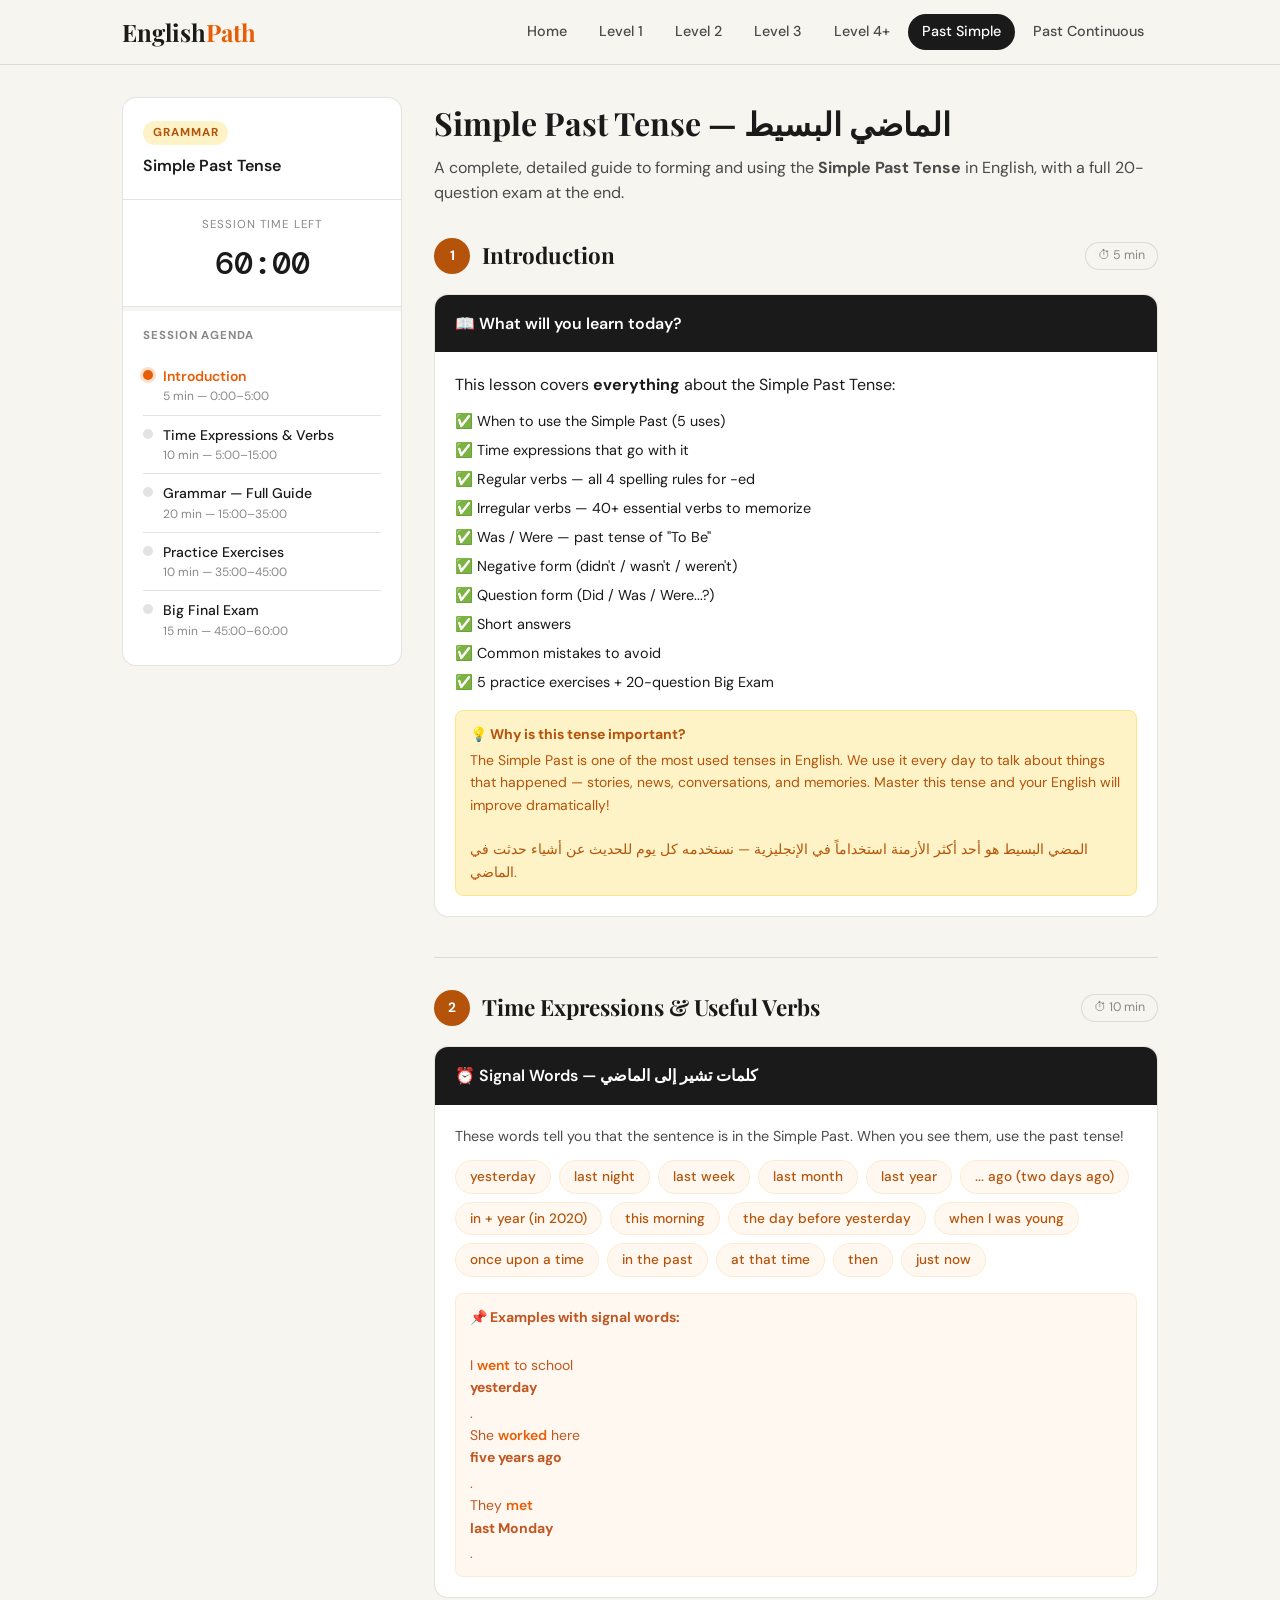
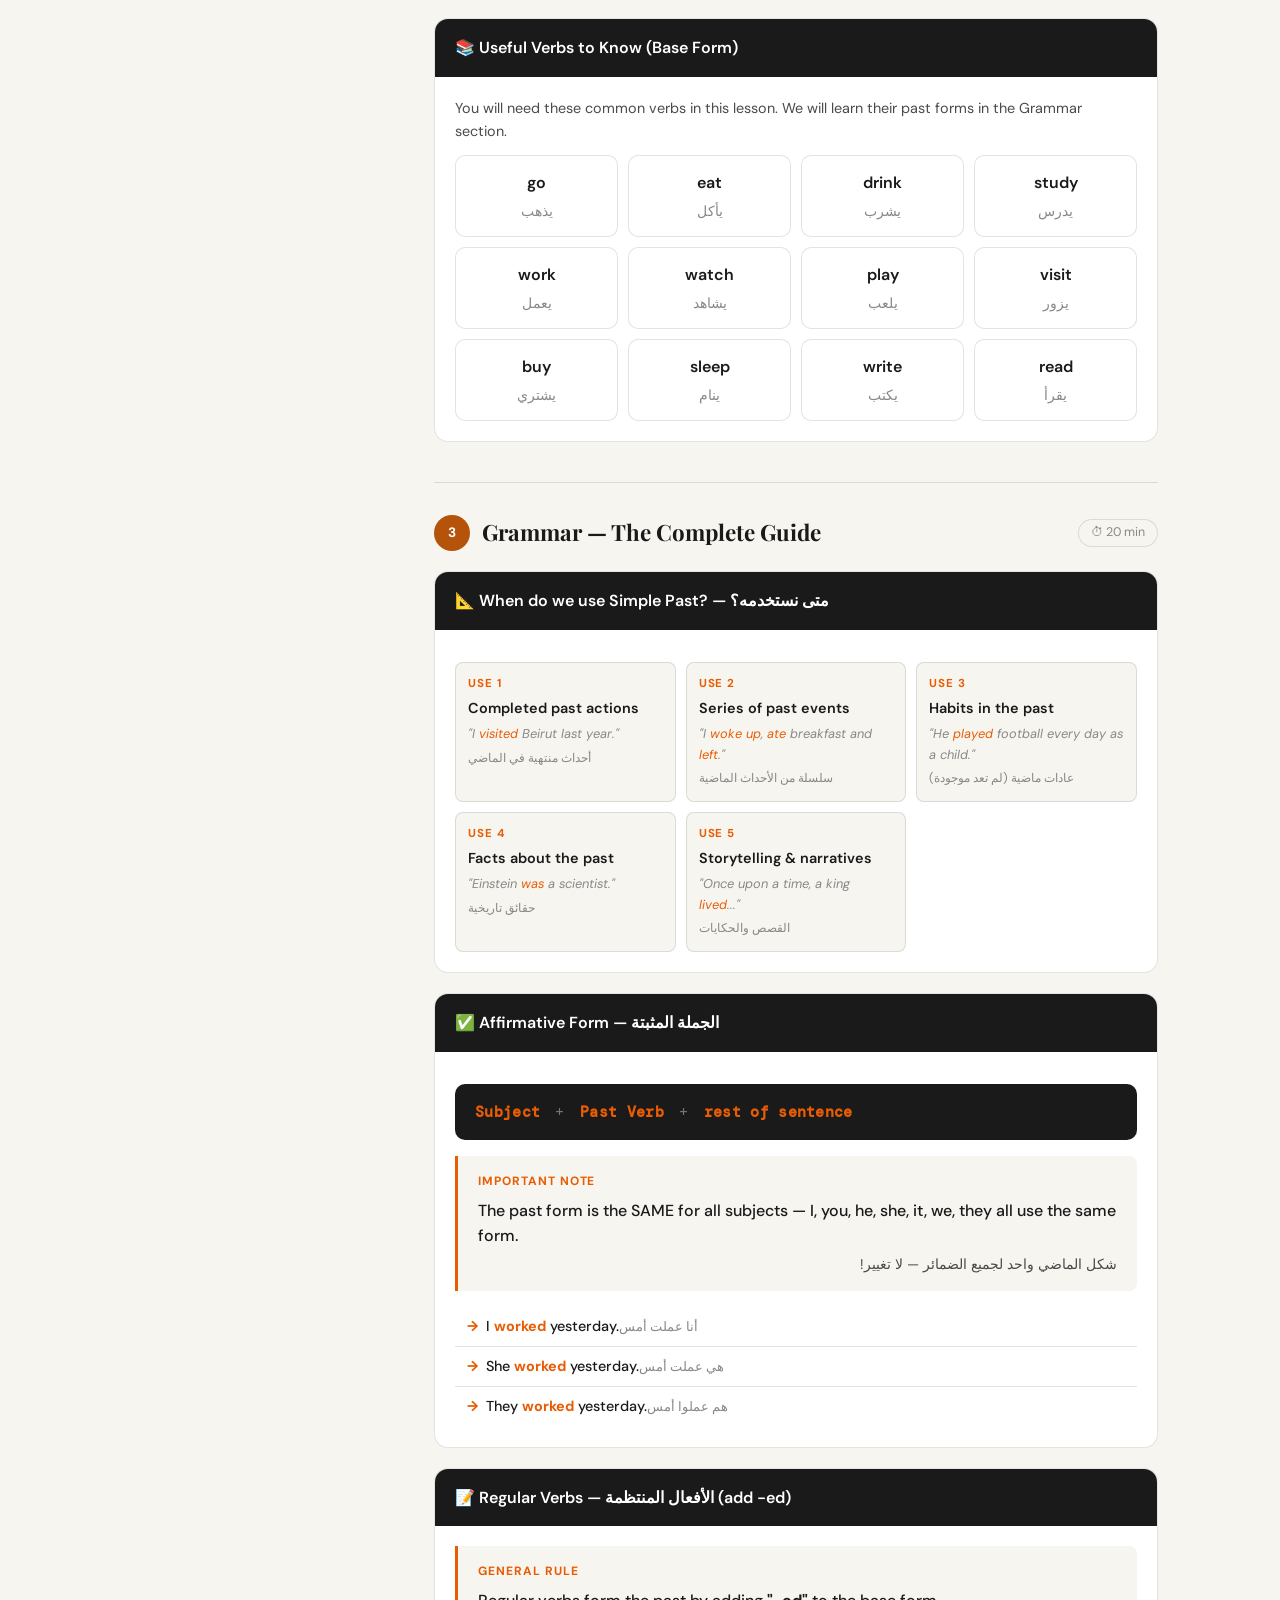
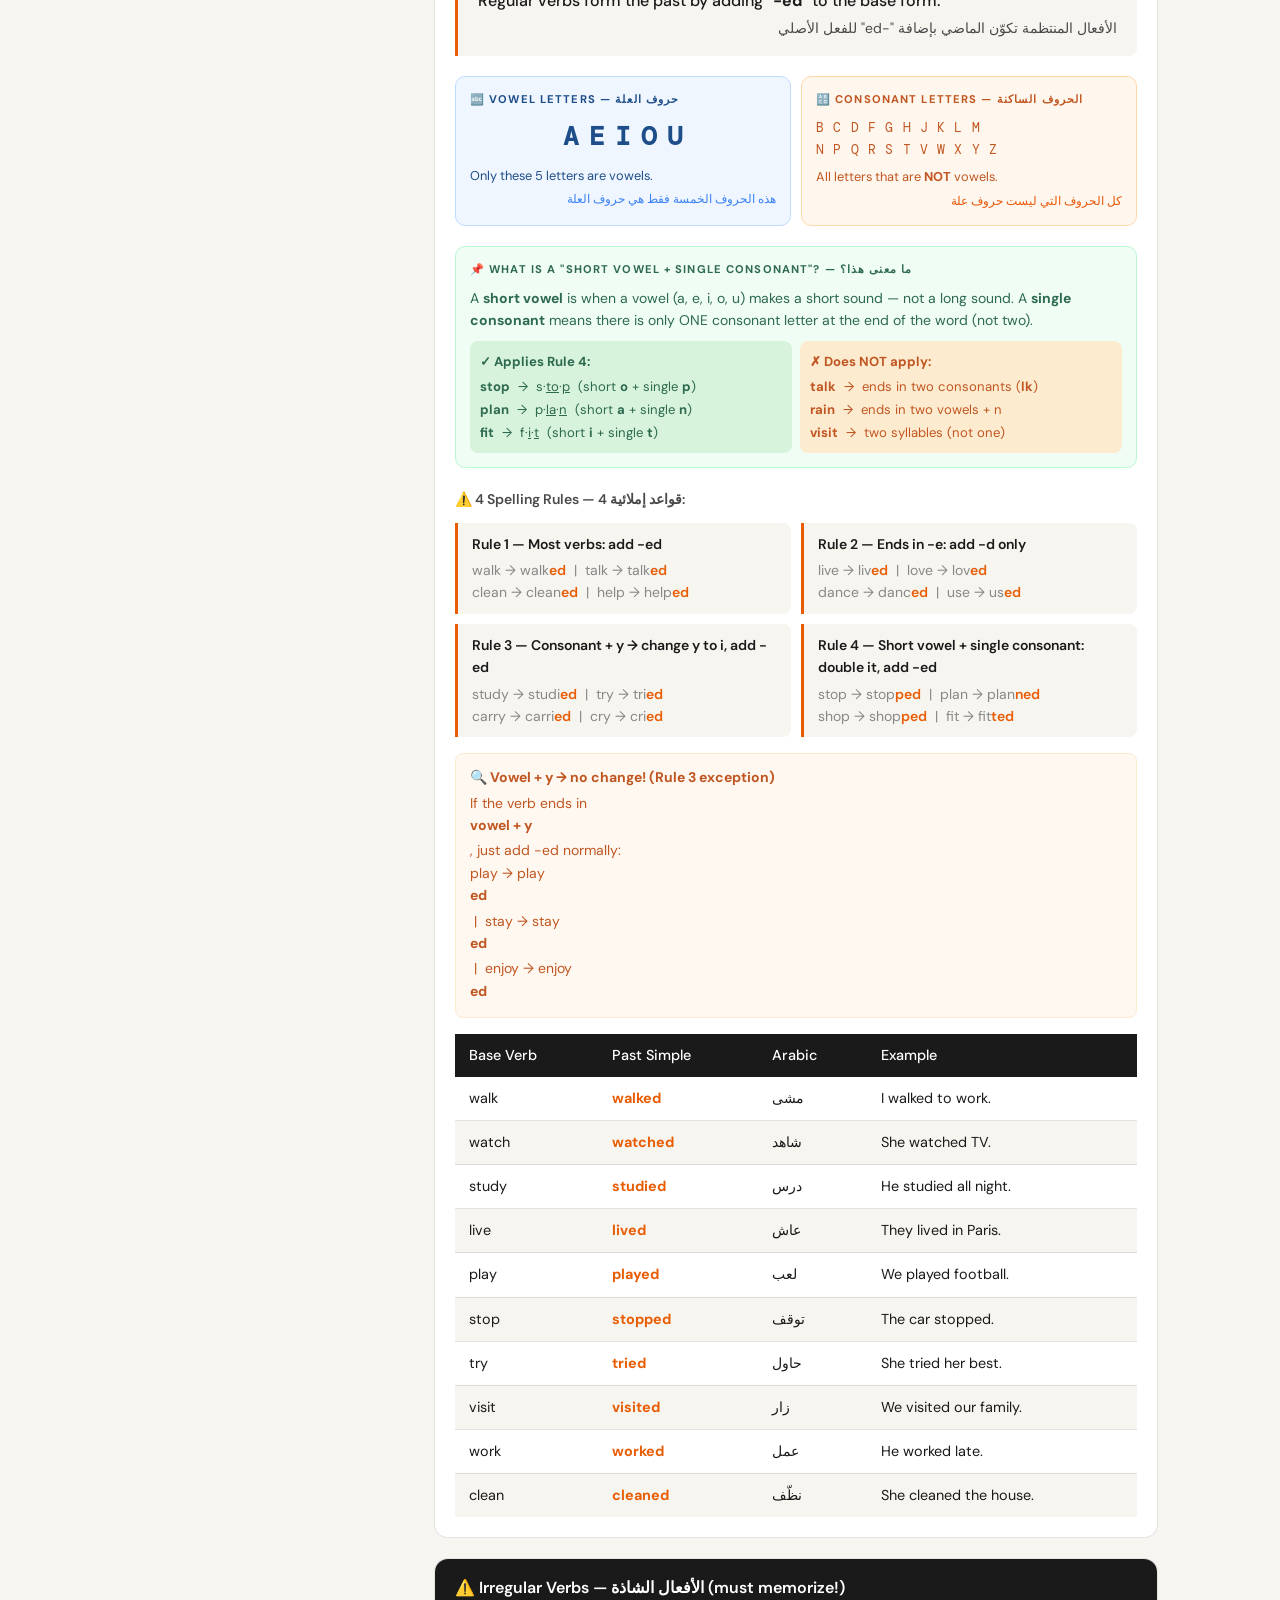
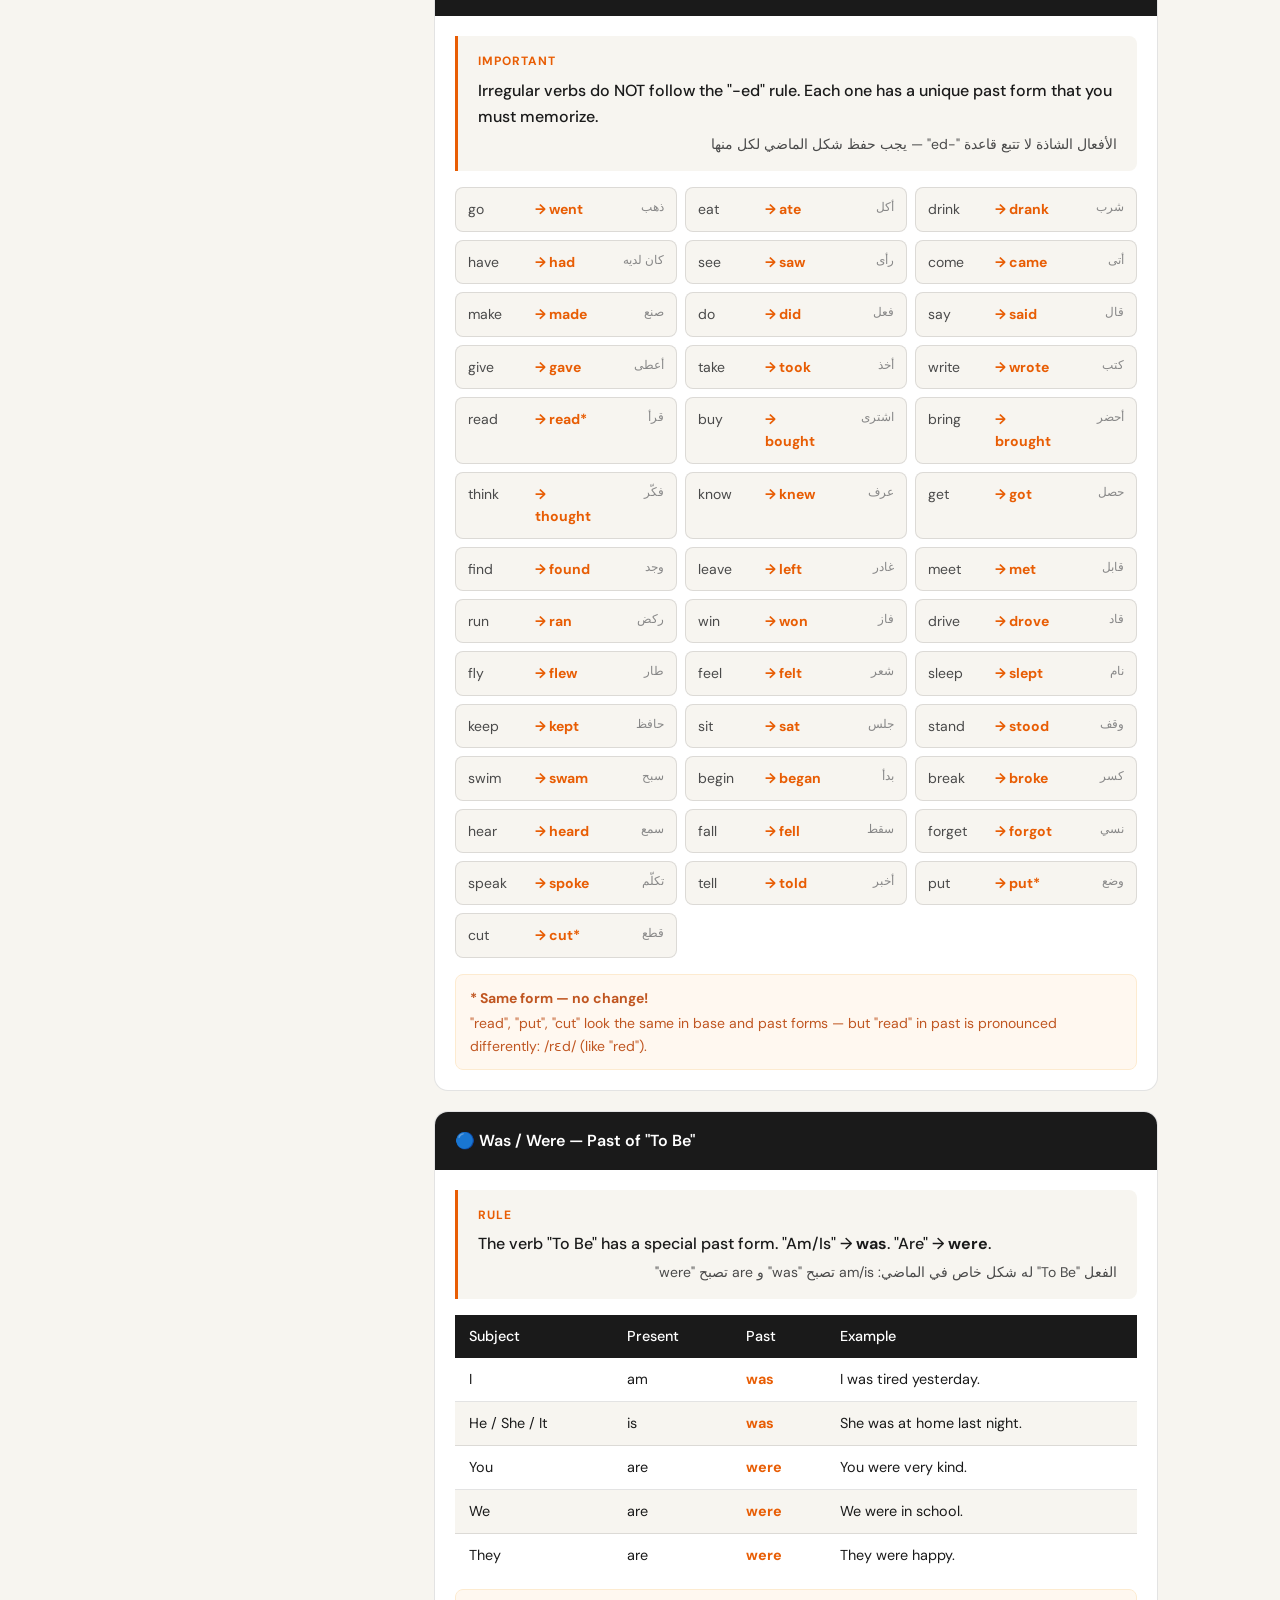
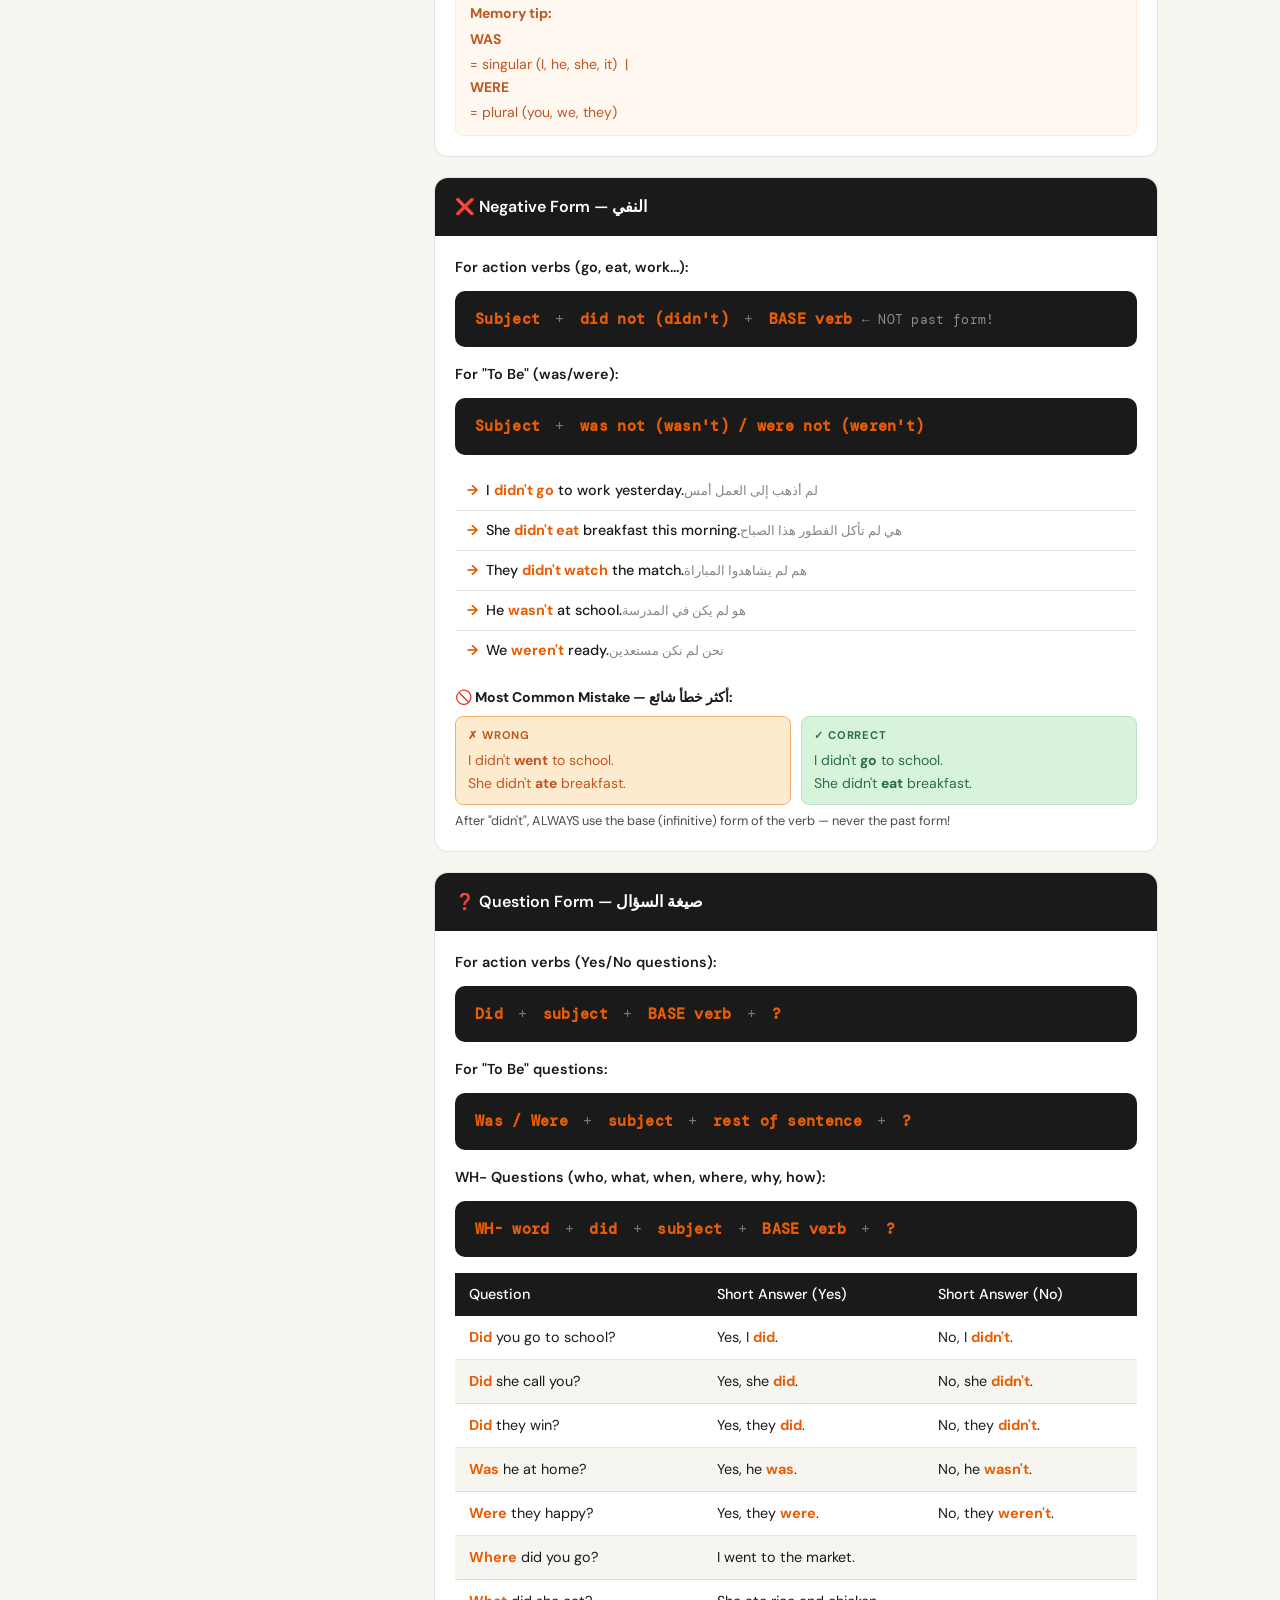
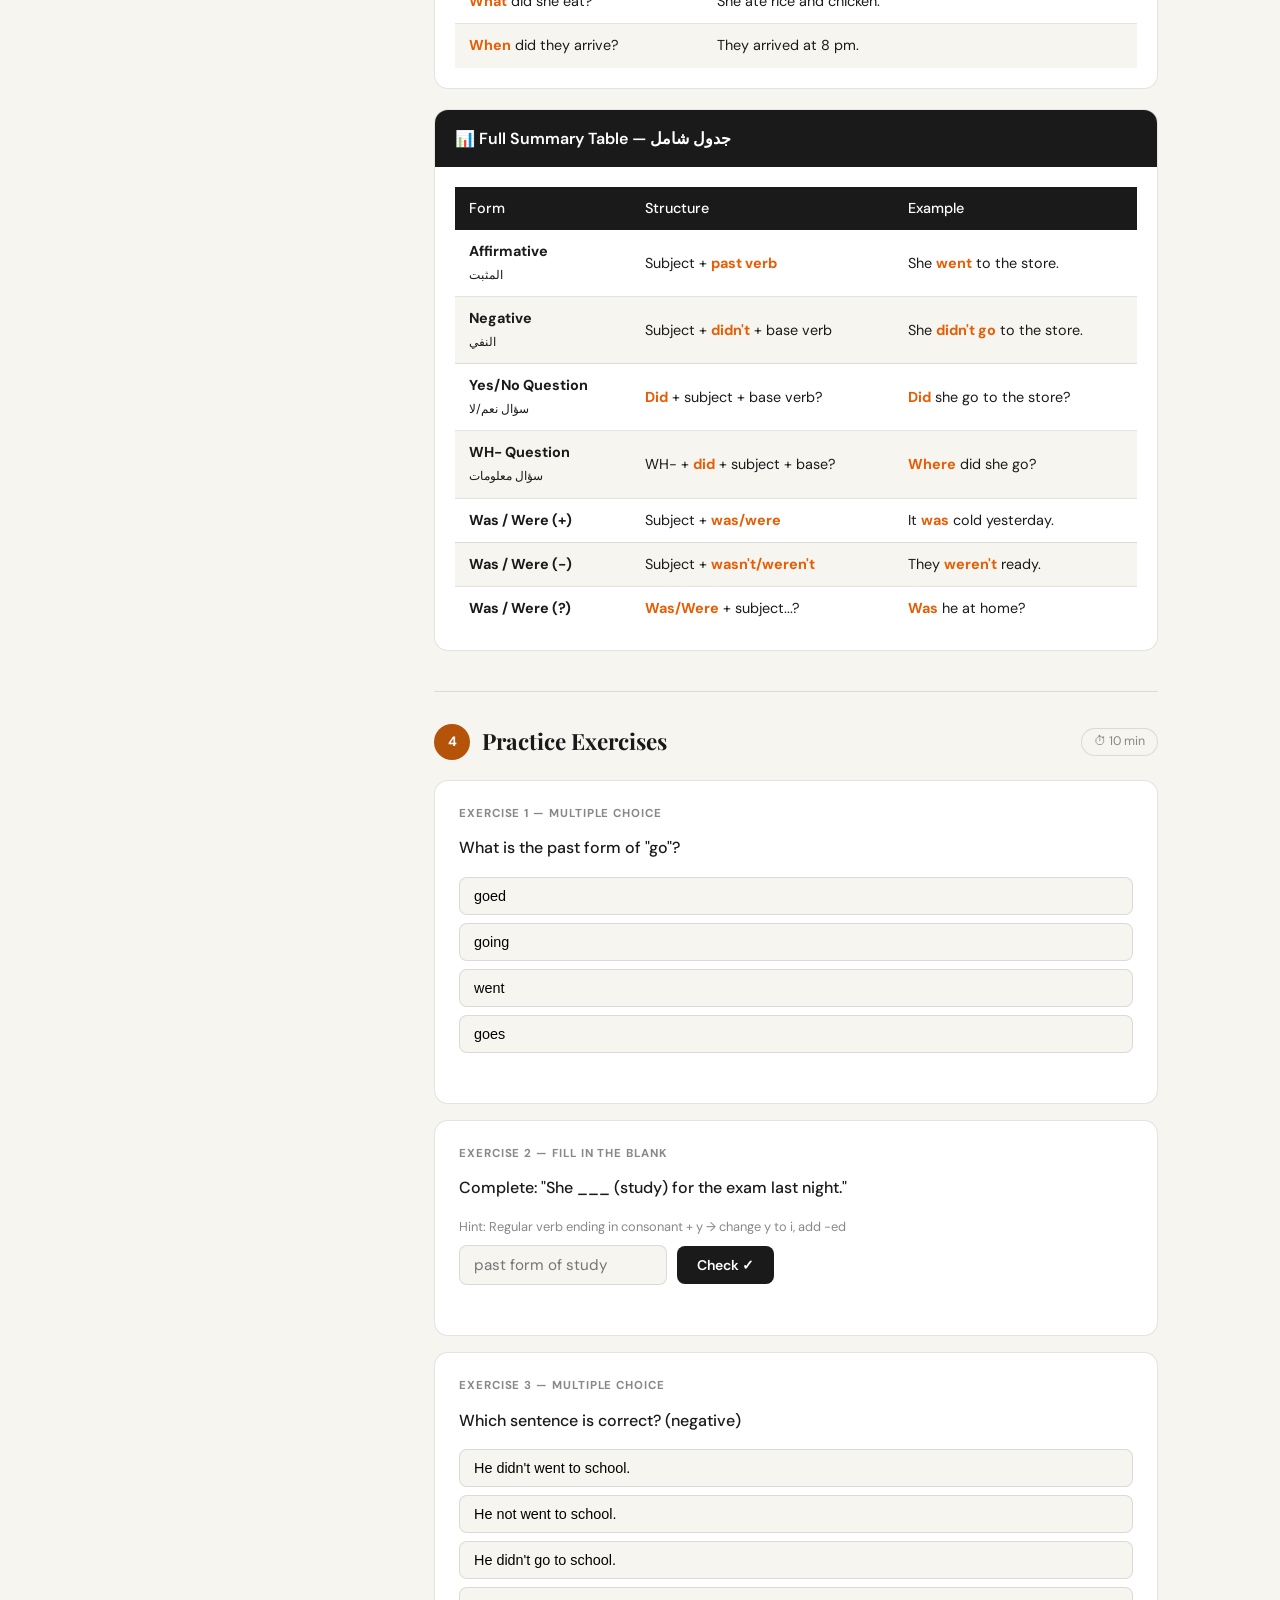
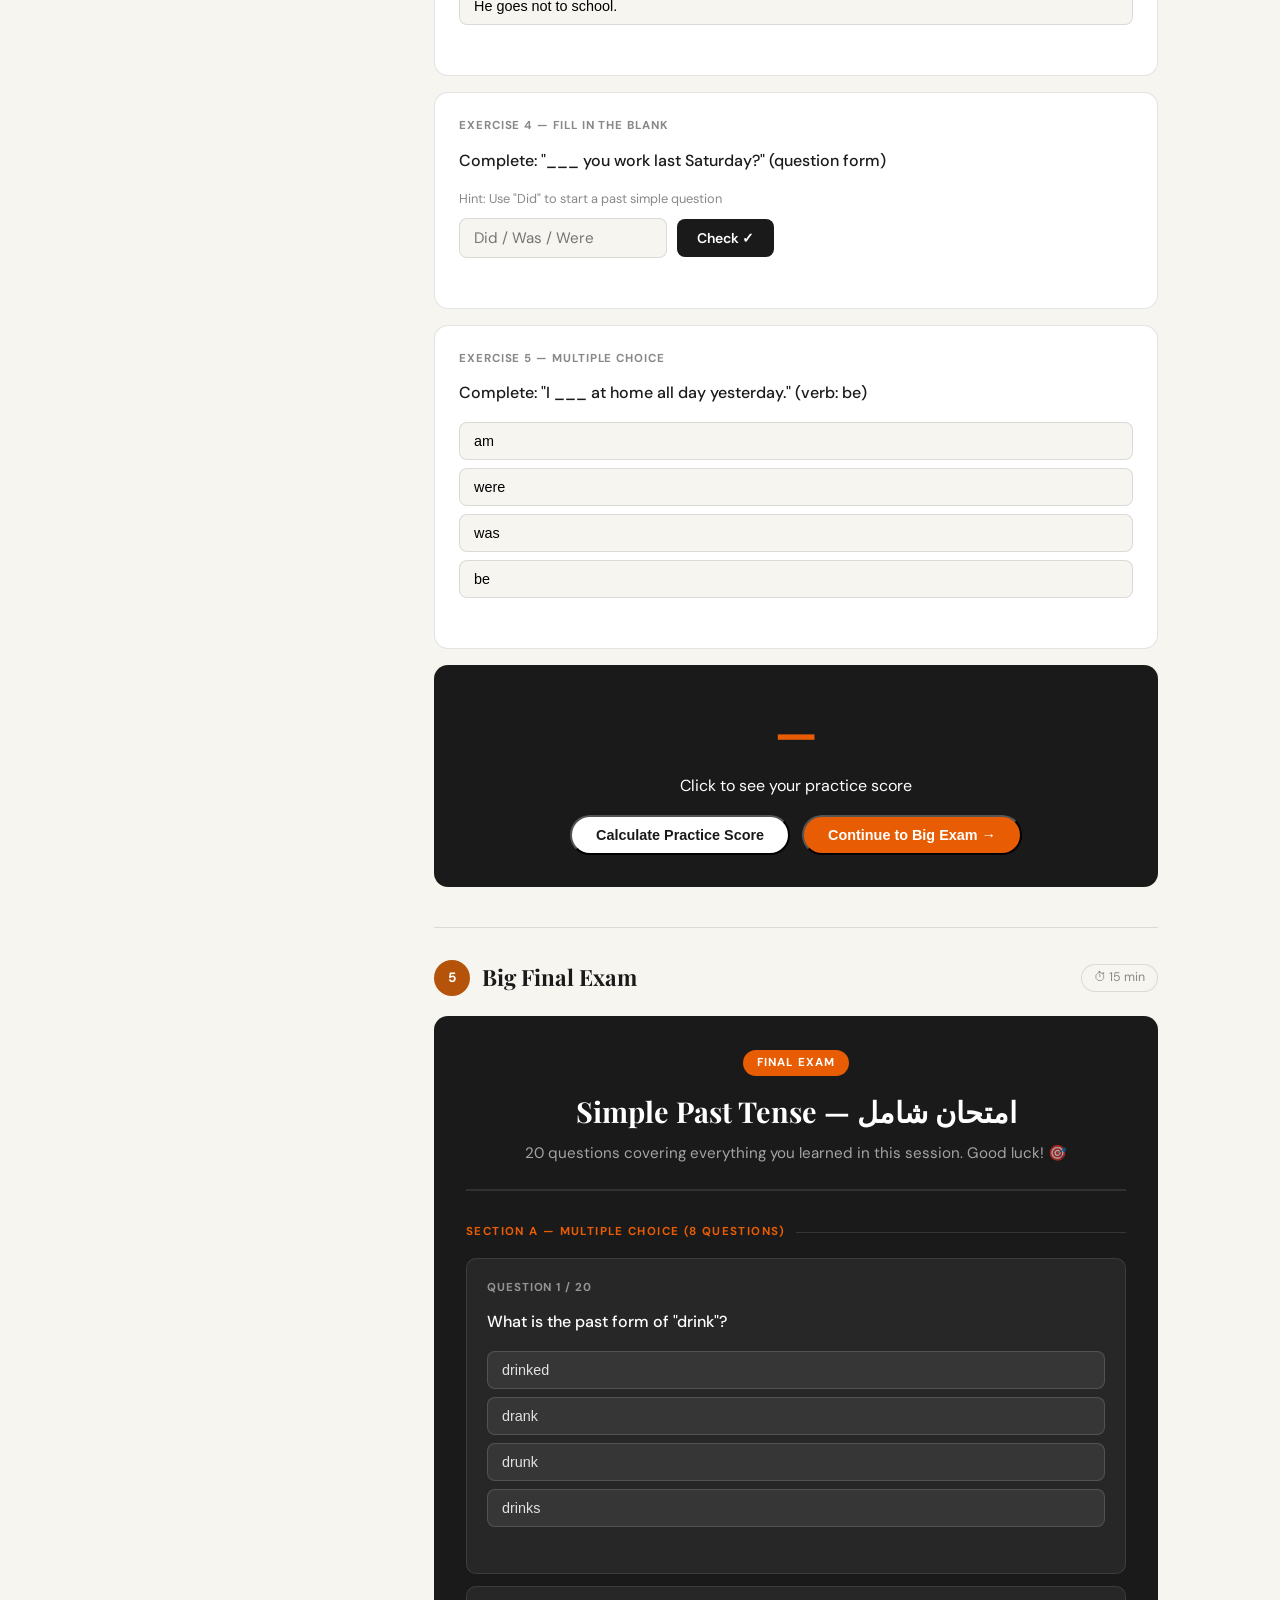
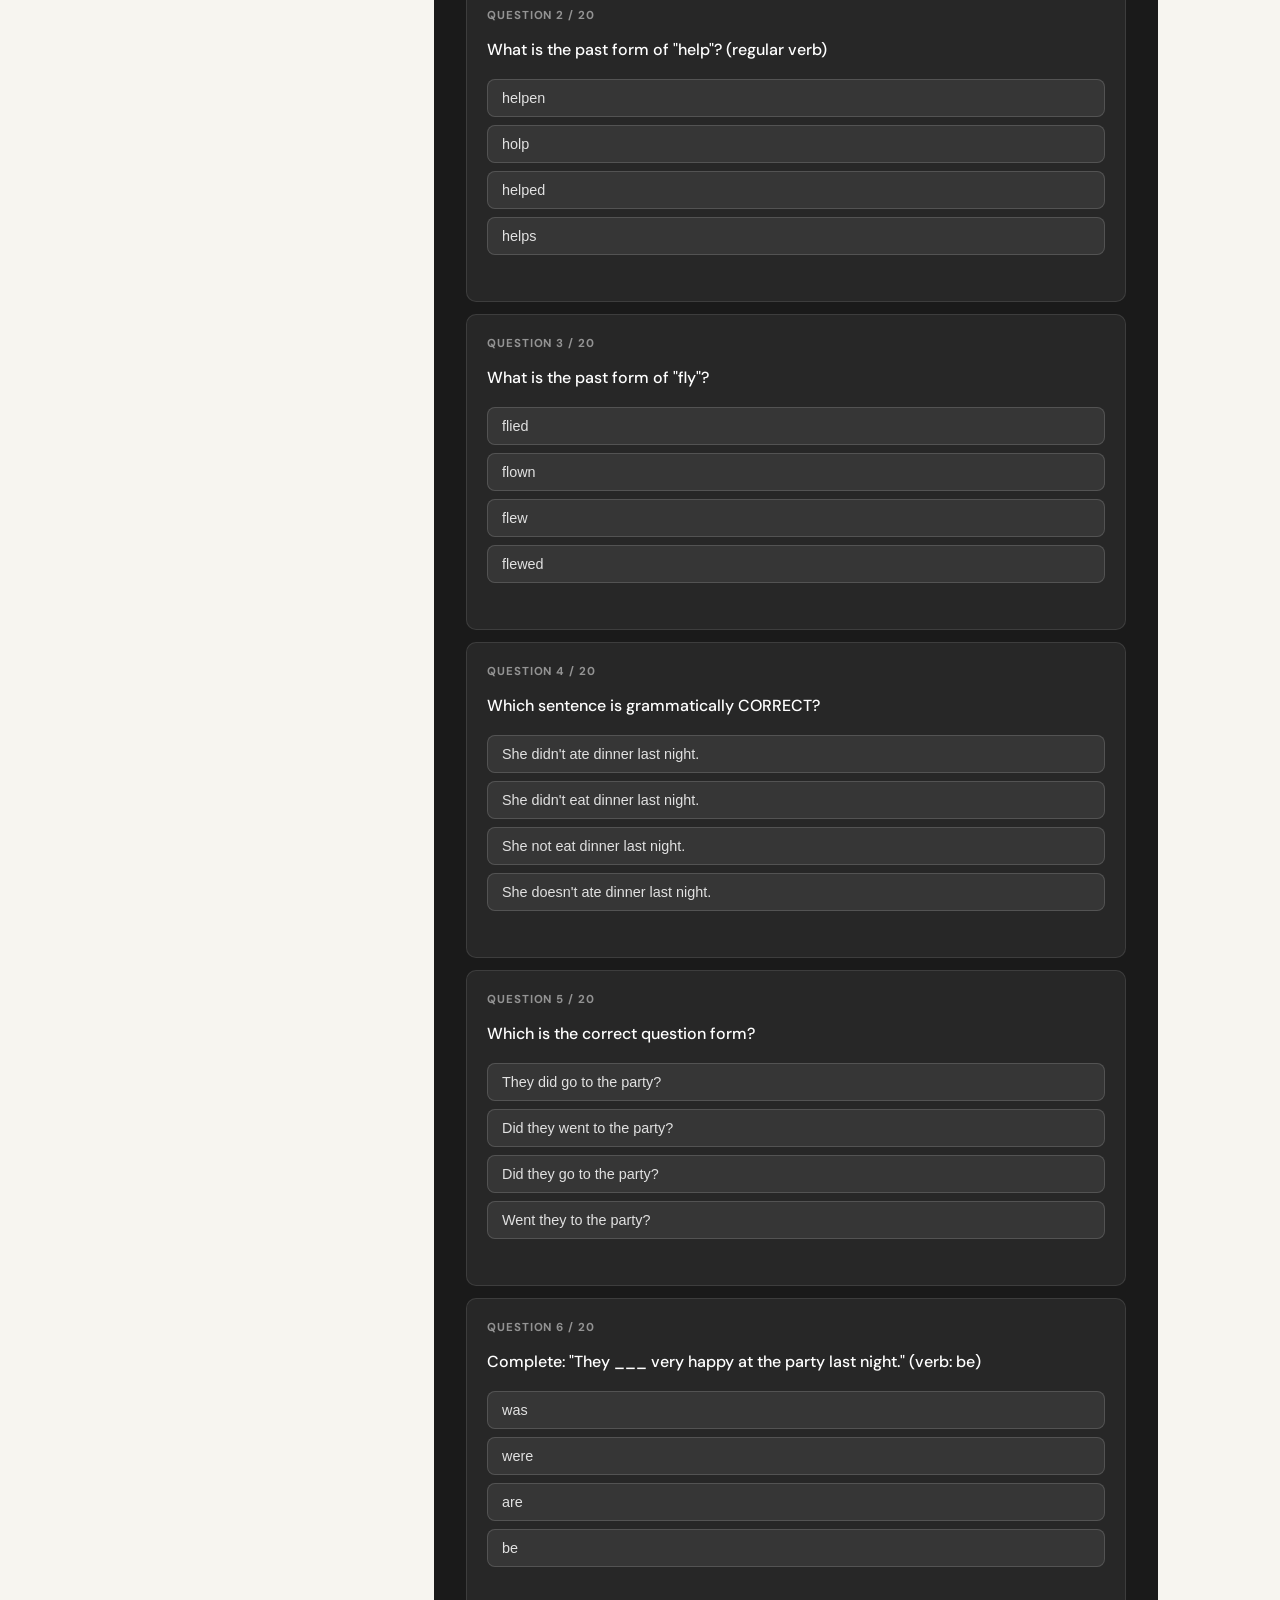
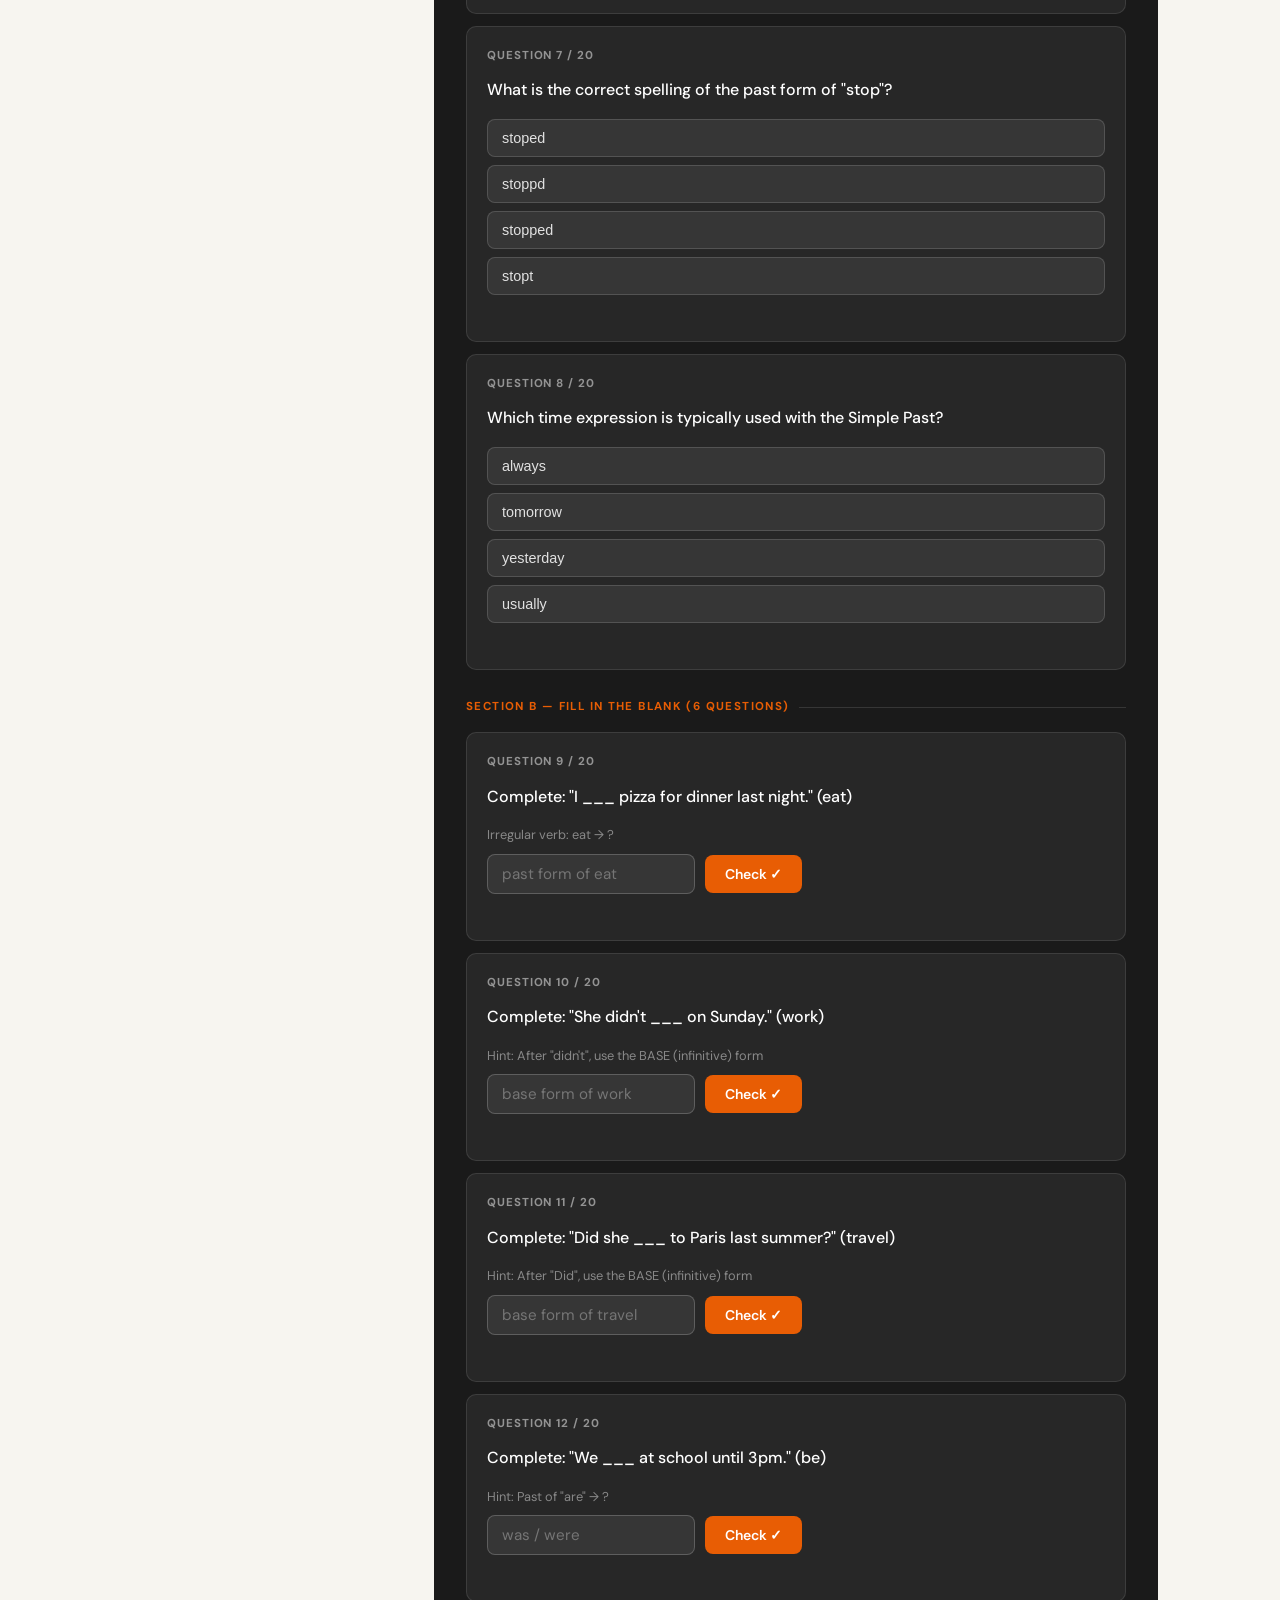
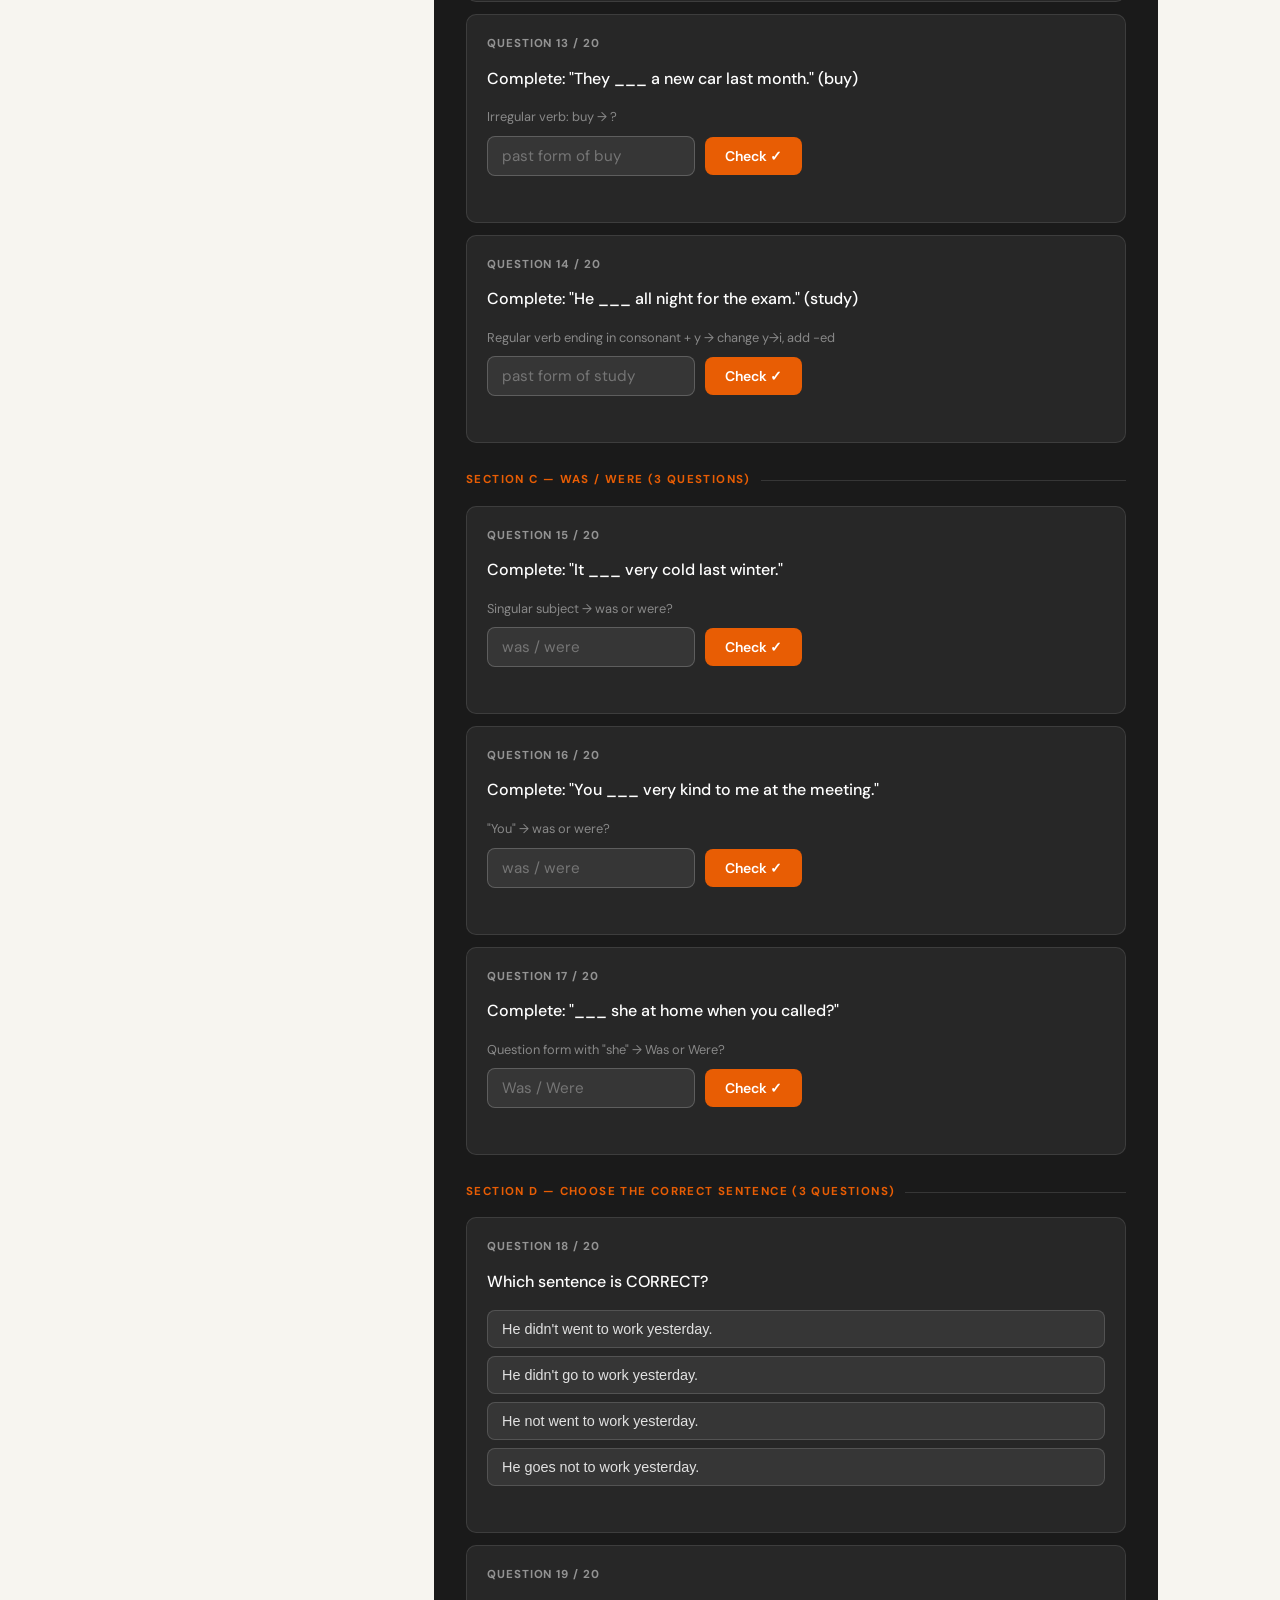
==== commit 6dcd9edf: "Past Continuous" ====
--- a/lessons/past-simple.html
+++ b/lessons/past-simple.html
@@ -241,6 +241,7 @@
       <a href="level3.html">Level 3</a>
       <a href="level4.html">Level 4+</a>
       <a href="past-simple.html" class="active">Past Simple</a>
+      <a href="past-continuous.html">Past Continuous</a>
     </div>
   </div>
 </nav>
@@ -1118,7 +1119,7 @@
           <div class="nav-btns" style="margin-top:1.25rem;">
             <button class="nav-btn nav-btn-light" onclick="showExamScore()">Calculate My Score 🎯</button>
             <a href="../index.html" class="nav-btn" style="background:rgba(255,255,255,0.15);color:#fff;text-decoration:none;padding:10px 24px;border-radius:999px;font-weight:600;font-size:0.9rem;">← Home</a>
-            <a href="level4.html" class="nav-btn nav-btn-accent">Level 4+ →</a>
+            <a href="past-continuous.html" class="nav-btn nav-btn-accent">Next: Past Continuous →</a>
           </div>
         </div>
 
